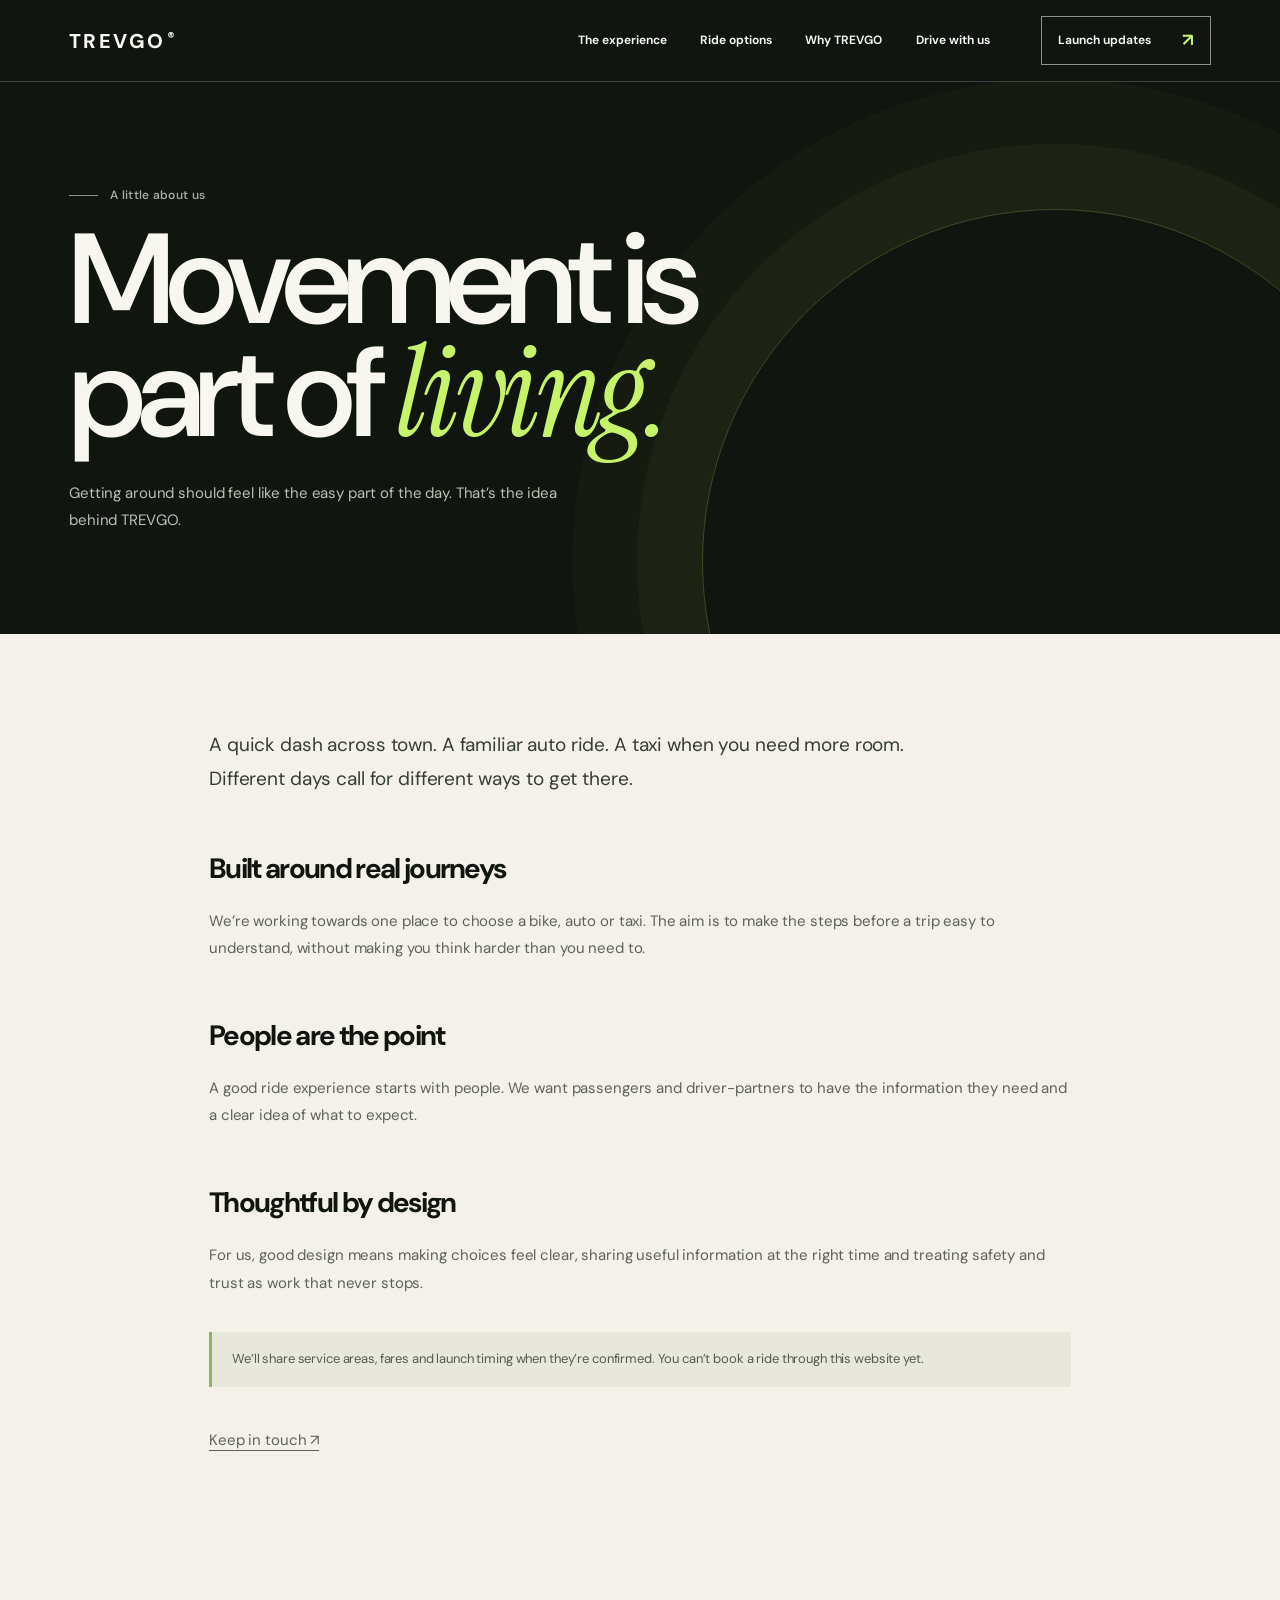
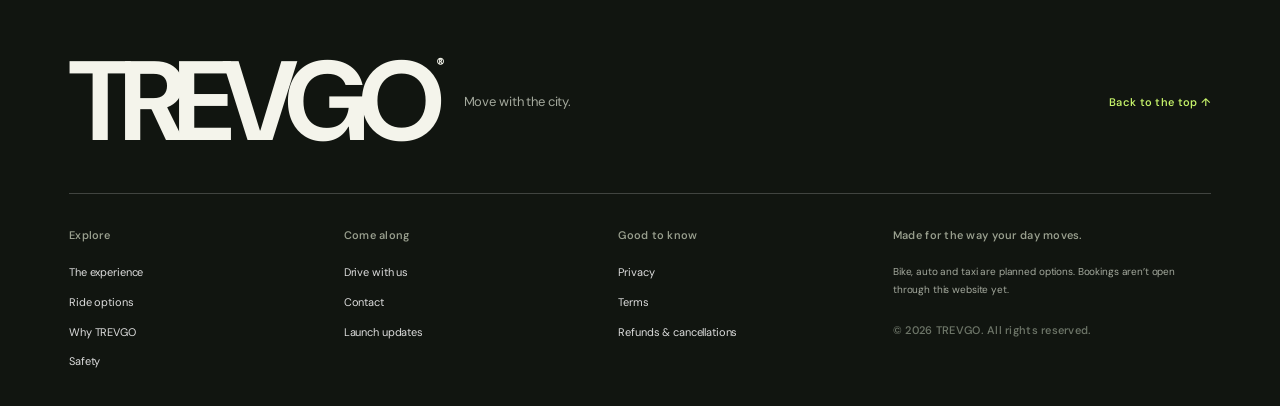
==== about.html @ 7b0f7ea3 "Add files via upload" ====
<!doctype html><html lang="en"><head><meta charset="utf-8"><meta name="viewport" content="width=device-width,initial-scale=1"><meta name="theme-color" content="#111510"><meta name="description" content="Learn what TREVGO is setting out to build."><title>Why TREVGO — TREVGO</title><link rel="icon" href="assets/favicon.svg" type="image/svg+xml"><link rel="preconnect" href="https://fonts.googleapis.com"><link rel="preconnect" href="https://fonts.gstatic.com" crossorigin><link href="https://fonts.googleapis.com/css2?family=DM+Mono:wght@400;500&family=DM+Sans:wght@400;450;500;550;600;650;700;750;800&family=Instrument+Serif:ital@0;1&display=swap" rel="stylesheet"><link rel="stylesheet" href="styles.css"></head><body class="subpage" id="top"><div class="scroll-progress"><span id="scrollProgress"></span></div><header class="site-header" id="siteHeader"><a class="wordmark" href="index.html">TREVGO<span>®</span></a><nav class="desktop-nav"><a href="index.html#experience">The experience</a><a href="rides.html">Ride options</a><a href="about.html">Why TREVGO</a><a href="index.html#partners">Drive with us</a></nav><a class="header-cta" href="contact.html?subject=Launch%20updates">Launch updates <span>↗</span></a><button class="menu-toggle" id="menuToggle" aria-label="Open navigation" aria-expanded="false"><span></span><span></span></button></header><nav class="mobile-nav" id="mobileNav"><a href="index.html#experience">The experience</a><a href="rides.html">Ride options</a><a href="about.html">Why TREVGO</a><a href="index.html#partners">Drive with us</a><a href="contact.html?subject=Launch%20updates">Launch updates ↗</a></nav><main><section class="subpage-hero"><p class="eyebrow"><span class="eyebrow-rule"></span> A little about us</p><h1>Movement is<br>part of <em>living.</em></h1><p>Getting around should feel like the easy part of the day. That’s the idea behind TREVGO.</p></section><section class="subpage-content"><p class="content-lead">A quick dash across town. A familiar auto ride. A taxi when you need more room. Different days call for different ways to get there.</p><h2>Built around real journeys</h2><p>We’re working towards one place to choose a bike, auto or taxi. The aim is to make the steps before a trip easy to understand, without making you think harder than you need to.</p><h2>People are the point</h2><p>A good ride experience starts with people. We want passengers and driver-partners to have the information they need and a clear idea of what to expect.</p><h2>Thoughtful by design</h2><p>For us, good design means making choices feel clear, sharing useful information at the right time and treating safety and trust as work that never stops.</p><div class="notice">We’ll share service areas, fares and launch timing when they’re confirmed. You can’t book a ride through this website yet.</div><p style="margin-top:40px"><a href="contact.html?subject=Launch%20updates">Keep in touch ↗</a></p></section></main><footer class="site-footer"><div class="footer-main"><a class="footer-wordmark" href="index.html">TREVGO<span>®</span></a><p>Move with the city.</p><a class="footer-top" href="#top">Back to the top ↑</a></div><div class="footer-links"><div><span>Explore</span><a href="index.html#experience">The experience</a><a href="rides.html">Ride options</a><a href="about.html">Why TREVGO</a><a href="safety.html">Safety</a></div><div><span>Come along</span><a href="index.html#partners">Drive with us</a><a href="contact.html">Contact</a><a href="contact.html?subject=Launch%20updates">Launch updates</a></div><div><span>Good to know</span><a href="privacy.html">Privacy</a><a href="terms.html">Terms</a><a href="refund.html">Refunds & cancellations</a></div><div class="footer-note"><span>Made for the way your day moves.</span><p>Bike, auto and taxi are planned options. Bookings aren’t open through this website yet.</p><small>© <span id="currentYear">2026</span> TREVGO. All rights reserved.</small></div></div></footer><script src="script.js"></script></body></html>
---- styles.css ----
:root{--ink:#111510;--ink-2:#1a201a;--paper:#f3f1e9;--paper-2:#e9e7dc;--white:#f7f7f0;--lime:#c6f36a;--green:#536f43;--muted:#979b90;--line:rgba(20,25,19,.18);--line-light:rgba(255,255,255,.22);--font:'Manrope',Arial,sans-serif;--mono:'DM Mono',monospace;--page:clamp(22px,5.4vw,92px);--ease:cubic-bezier(.22,.75,.22,1)}
*{box-sizing:border-box}html{scroll-behavior:smooth;scroll-padding-top:86px}body{margin:0;background:var(--paper);color:var(--ink);font-family:var(--font);font-size:15px;line-height:1.6;-webkit-font-smoothing:antialiased}body,button,input{font-family:var(--font)}button,a{-webkit-tap-highlight-color:transparent}a{color:inherit;text-decoration:none}button{color:inherit}button:focus-visible,a:focus-visible,input:focus-visible{outline:2px solid var(--green);outline-offset:4px}::selection{background:var(--lime);color:var(--ink)}img,video{max-width:100%}.scroll-progress{position:fixed;z-index:1001;top:0;left:0;width:100%;height:2px;pointer-events:none}.scroll-progress span{display:block;width:0;height:100%;background:var(--lime);box-shadow:0 0 12px #c6f36a66}.site-header{position:absolute;z-index:100;top:0;left:0;width:100%;height:94px;padding:0 var(--page);display:flex;align-items:center;justify-content:space-between;color:var(--white);border-bottom:1px solid rgba(255,255,255,.19);transition:background .45s,color .45s,height .45s,border-color .45s}.site-header.is-scrolled{position:fixed;height:72px;background:rgba(243,241,233,.94);backdrop-filter:blur(18px);color:var(--ink);border-color:var(--line)}.wordmark{font-weight:800;letter-spacing:.11em;font-size:20px;line-height:1}.wordmark span,.footer-wordmark span{font-family:var(--mono);font-size:9px;vertical-align:top;margin-left:3px;letter-spacing:0}.desktop-nav{display:flex;align-items:center;gap:clamp(18px,2.6vw,44px);margin-left:auto;margin-right:clamp(24px,4vw,66px)}.desktop-nav a{font-size:11px;font-weight:700;letter-spacing:.015em;opacity:.88;transition:opacity .25s}.desktop-nav a:hover{opacity:.55}.header-cta{display:flex;gap:24px;align-items:center;justify-content:space-between;padding:13px 16px;border:1px solid rgba(255,255,255,.52);min-width:170px;font-size:11px;font-weight:800;transition:background .3s,color .3s,border-color .3s}.header-cta span{font-size:18px;color:var(--lime);line-height:1}.site-header.is-scrolled .header-cta{border-color:var(--ink)}.site-header.is-scrolled .header-cta:hover{background:var(--ink);color:var(--paper)}.menu-toggle,.mobile-nav{display:none}.cinema-hero{height:min(920px,100svh);min-height:700px;position:relative;overflow:hidden;background:#121813;color:var(--white);isolation:isolate}.hero-film,.hero-film video,.hero-shade{position:absolute;inset:0;width:100%;height:100%}.hero-film{overflow:hidden;background:#1b261e url('https://images.pexels.com/videos/9935078/pexels-photo-9935078.jpeg?auto=compress&cs=tinysrgb&w=2200') center 54%/cover no-repeat}.hero-film video{object-fit:cover;object-position:center 54%;transform:scale(1.015);animation:filmSettle 1.9s var(--ease) both}.hero-shade{z-index:1;background:linear-gradient(90deg,rgba(8,13,10,.77) 0%,rgba(9,14,11,.36) 41%,rgba(9,13,10,.03) 76%),linear-gradient(0deg,rgba(6,10,7,.78) 0%,rgba(7,11,8,.08) 43%,rgba(4,8,6,.37) 100%)}.hero-topline{position:absolute;z-index:2;top:117px;left:var(--page);right:var(--page);display:flex;justify-content:space-between;gap:20px;color:rgba(255,255,255,.8);font:10px var(--mono);letter-spacing:.1em}.live-dot{display:inline-block;width:6px;height:6px;border-radius:50%;background:var(--lime);box-shadow:0 0 0 4px #c6f36a1e;margin-right:9px;vertical-align:middle}.hero-title-wrap{position:absolute;z-index:2;top:clamp(205px,25vh,270px);left:var(--page);max-width:780px}.eyebrow{font:10px var(--mono);letter-spacing:.12em;text-transform:uppercase;margin:0 0 20px;color:#62675d;display:flex;align-items:center;gap:12px}.eyebrow-light{color:rgba(255,255,255,.72)}.eyebrow-rule{display:inline-block;width:29px;height:1px;background:currentColor;opacity:.8}.hero-title-wrap h1{font-size:clamp(76px,10.7vw,166px);font-weight:600;letter-spacing:-.09em;line-height:.82;margin:0 0 34px;max-width:800px}.hero-title-wrap h1 em,.display-heading em,.stage-copy h3 em,.manifesto-band-copy h2 em,.partner-content h2 em{font-style:normal;color:var(--lime)}.hero-title-wrap h1 em{font-weight:500;letter-spacing:-.095em}.hero-deck{margin:0 0 28px 5px;color:rgba(255,255,255,.8);font-size:clamp(14px,1.2vw,17px);line-height:1.75;letter-spacing:-.015em}.circle-cta{display:inline-flex;align-items:center;justify-content:space-between;gap:36px;min-width:198px;background:var(--lime);color:var(--ink);padding:7px 8px 7px 19px;font-size:11px;font-weight:800;border-radius:100px;transition:transform .3s var(--ease),background .3s}.circle-cta b{display:grid;place-items:center;width:39px;height:39px;background:var(--ink);color:var(--lime);border-radius:50%;font-size:20px;font-weight:500;transition:transform .3s}.circle-cta:hover{transform:translateY(-3px);background:#d4ff7e}.circle-cta:hover b{transform:rotate(-45deg)}.hero-edge-note{position:absolute;z-index:2;right:var(--page);top:43%;writing-mode:vertical-rl;display:flex;align-items:center;gap:24px;font:9px var(--mono);letter-spacing:.16em;color:rgba(255,255,255,.62)}.hero-edge-note b{font-size:16px;color:var(--lime);font-weight:400}.hero-caption{position:absolute;z-index:2;right:var(--page);bottom:115px;display:flex;align-items:flex-start;gap:25px;font:9px/1.9 var(--mono);letter-spacing:.08em;color:rgba(255,255,255,.75)}.caption-number{color:var(--lime)}.hero-edge-note,.hero-caption{animation:fadeUp 1s .2s both}.hero-title-wrap .eyebrow{animation:fadeUp 1s .1s both}.hero-title-wrap h1{animation:fadeUp 1.2s .16s both}.hero-title-wrap .hero-deck{animation:fadeUp 1.1s .27s both}.hero-title-wrap .circle-cta{animation:fadeUp 1.1s .37s both}.section-shell{padding-left:var(--page);padding-right:var(--page)}.intro-section{padding-top:145px;padding-bottom:55px;background:var(--paper)}.section-label,.intro-bottom,.final-cta-top{display:flex;justify-content:space-between;gap:20px;font:9px var(--mono);letter-spacing:.13em;color:#6f7369}.section-label{padding-bottom:44px;border-bottom:1px solid var(--line)}.intro-layout{display:grid;grid-template-columns:1.35fr .65fr;gap:8vw;padding:70px 0 92px;align-items:end}.display-heading{margin:0;font-size:clamp(47px,7.5vw,112px);line-height:.94;letter-spacing:-.088em;font-weight:600}.display-heading em{color:#638b3d;font-weight:500}.intro-aside{position:relative;max-width:330px;padding-bottom:9px}.big-asterisk{font-size:52px;line-height:1;color:#84a85b;display:block;margin-bottom:26px}.intro-aside p{font-size:15px;line-height:1.85;color:#676b62;margin:0 0 26px;max-width:320px}.line-link{display:inline-flex;gap:28px;align-items:center;font-size:11px;font-weight:800;border-bottom:1px solid currentColor;padding-bottom:8px;transition:gap .3s,color .3s}.line-link span{color:#6a9248;font-size:16px}.line-link:hover{gap:38px;color:#658840}.intro-bottom{border-top:1px solid var(--line);padding-top:21px}.intro-bottom b{color:#6b9348;font-size:17px;margin-left:8px}.ride-explorer{background:var(--paper-2);padding-top:105px;padding-bottom:45px;overflow:hidden}.ride-explorer-header{display:grid;grid-template-columns:1fr auto;gap:0 50px;align-items:end;padding-bottom:52px}.ride-explorer-header .eyebrow{grid-column:1/-1;margin-bottom:25px}.ride-explorer-header .display-heading{font-size:clamp(54px,7.6vw,112px)}.ride-explorer-note{font-size:13px;line-height:1.75;color:#636960;max-width:270px;margin:0 0 9px}.ride-stage-wrap{padding-left:var(--page);padding-right:var(--page)}.ride-stage{height:min(780px,67vw);min-height:520px;position:relative;color:white;background:#17231b;overflow:hidden;isolation:isolate}.ride-stage-image,.ride-stage-video,.ride-stage-shade{position:absolute;inset:0;width:100%;height:100%}.ride-stage-image{z-index:-2;background-position:center;background-size:cover;transform:scale(1.02);transition:opacity .6s,transform 1.2s var(--ease),background-image .5s}.ride-stage-video{z-index:-1;object-fit:cover;opacity:0;transition:opacity .7s}.ride-stage-video.is-playing{opacity:1}.ride-stage-shade{background:linear-gradient(90deg,rgba(8,13,9,.68),rgba(8,13,9,.2) 49%,rgba(8,13,9,.02)),linear-gradient(0deg,rgba(8,13,9,.68),transparent 43%,rgba(8,13,9,.28))}.stage-top{position:absolute;left:clamp(24px,4vw,62px);right:clamp(24px,4vw,62px);top:29px;display:flex;justify-content:space-between;font:9px var(--mono);letter-spacing:.13em;color:rgba(255,255,255,.78)}.stage-copy{position:absolute;left:clamp(28px,6vw,95px);top:50%;transform:translateY(-38%);max-width:510px}.stage-copy .eyebrow{margin-bottom:19px}.stage-copy h3{font-size:clamp(56px,8.5vw,118px);line-height:.88;letter-spacing:-.085em;margin:0 0 25px;font-weight:600}.stage-copy h3 em{color:var(--lime);font-weight:500}.stage-copy>p:not(.eyebrow){font-size:14px;line-height:1.8;color:rgba(255,255,255,.8);max-width:340px;margin:0 0 24px}.stage-link{display:inline-flex;align-items:center;gap:23px;border-bottom:1px solid rgba(255,255,255,.6);padding-bottom:8px;font-size:11px;font-weight:800}.stage-link span{font-size:17px;color:var(--lime)}.stage-bottom{position:absolute;bottom:26px;left:clamp(24px,4vw,62px);right:clamp(24px,4vw,62px);display:flex;justify-content:space-between;gap:16px;color:rgba(255,255,255,.7);font:9px var(--mono);letter-spacing:.1em}.stage-vertical{position:absolute;right:24px;top:40%;writing-mode:vertical-rl;font:8px var(--mono);letter-spacing:.15em;color:rgba(255,255,255,.68)}.ride-mode-bar{display:grid;grid-template-columns:repeat(3,1fr);padding-top:27px}.ride-mode{position:relative;display:grid;grid-template-columns:40px 1fr 28px;grid-template-rows:auto auto;align-items:center;text-align:left;background:transparent;border:0;border-top:1px solid rgba(18,23,17,.23);padding:20px 17px 20px 0;cursor:pointer;transition:border-color .25s,background .25s;min-width:0}.ride-mode+.ride-mode{padding-left:24px;border-left:1px solid rgba(18,23,17,.15)}.ride-mode.is-active{border-top:2px solid #668a46;background:linear-gradient(180deg,#dce5cf8a,transparent 100%)}.mode-index{grid-row:1/3;align-self:start;color:#71934e;font:10px var(--mono);padding-top:3px}.mode-name{font-size:clamp(19px,2.1vw,29px);font-weight:700;letter-spacing:-.055em}.mode-description{grid-column:2;font-size:11px;color:#787d72;padding-top:4px}.mode-arrow{grid-column:3;grid-row:1/3;align-self:center;justify-self:end;font-size:18px;color:#71934e;transition:transform .3s}.ride-mode:hover .mode-arrow,.ride-mode.is-active .mode-arrow{transform:translate(3px,-3px)}.ride-disclaimer{font-size:10px;color:#777b71;display:flex;align-items:center;margin-top:12px;padding-top:19px;border-top:1px solid rgba(18,23,17,.12)}.ride-disclaimer .live-dot{background:#7f9f5c;box-shadow:none;width:5px;height:5px}.scroll-story{padding:140px 0 100px;background:var(--paper)}.story-heading{margin-bottom:58px}.story-heading .eyebrow{margin-bottom:28px}.story-heading h2{font-size:clamp(57px,8.8vw,130px)}.story-layout{display:grid;grid-template-columns:minmax(0,1.03fr) minmax(0,.97fr);gap:var(--page);align-items:start}.story-visual-col{padding-left:var(--page)}.story-visual{height:calc(100vh - 130px);min-height:560px;max-height:830px;position:sticky;top:82px;overflow:hidden;background:#25352a;color:white;isolation:isolate}.story-visual-image,.story-visual-shade{position:absolute;inset:0;width:100%;height:100%}.story-visual-image{z-index:-2;background:center/cover no-repeat;transform:scale(1.04);transition:background-image .65s,transform 1.2s var(--ease),filter .7s}.story-visual-shade{z-index:-1;background:linear-gradient(180deg,rgba(5,10,6,.15) 0%,rgba(5,10,6,.07) 34%,rgba(5,10,6,.75) 100%),linear-gradient(90deg,rgba(5,10,6,.22),transparent)}.story-mark{position:absolute;top:26px;left:26px;font-size:24px;font-weight:800;letter-spacing:-.08em}.story-mark span{color:var(--lime)}.story-index,.story-credit{position:absolute;right:26px;top:31px;font:9px var(--mono);letter-spacing:.13em;color:rgba(255,255,255,.76)}.story-quote{position:absolute;left:clamp(25px,4vw,59px);bottom:clamp(62px,8vw,110px);font-size:clamp(40px,5.1vw,76px);font-weight:600;line-height:.95;letter-spacing:-.075em;transition:opacity .35s,transform .4s}.story-quote em{font-style:normal;color:var(--lime)}.story-credit{top:auto;bottom:25px;writing-mode:vertical-rl;right:21px;font-size:8px}.story-chapters{padding-right:var(--page)}.story-chapter{min-height:72vh;display:grid;grid-template-columns:35px 1fr;gap:24px;padding:28px 0 60px;border-top:1px solid var(--line);opacity:.46;transition:opacity .5s}.story-chapter.is-current{opacity:1}.chapter-number{font:11px var(--mono);color:#6c9347;padding-top:4px}.story-chapter .eyebrow{margin-bottom:25px}.story-chapter h3{font-size:clamp(44px,5.3vw,72px);letter-spacing:-.08em;line-height:.92;font-weight:600;margin:0 0 22px}.story-chapter>div>p:not(.eyebrow){max-width:320px;color:#6f7369;font-size:13px;line-height:1.85;margin:0 0 29px}.manifesto-band{height:min(940px,88vw);min-height:710px;position:relative;overflow:hidden;background:#101812;color:white;isolation:isolate}.manifesto-image,.manifesto-band-shade{position:absolute;inset:0;width:100%;height:100%}.manifesto-image{z-index:-2;background:center 56%/cover no-repeat url('https://images.pexels.com/videos/9935078/pexels-photo-9935078.jpeg?auto=compress&cs=tinysrgb&w=2200');transform:scale(1.04);transition:transform 1.5s var(--ease)}.manifesto-band-shade{z-index:-1;background:linear-gradient(90deg,rgba(6,12,8,.76),rgba(6,12,8,.23) 70%),linear-gradient(0deg,rgba(6,12,8,.72),transparent 70%)}.manifesto-band-top,.manifesto-band-foot{position:absolute;left:var(--page);right:var(--page);display:flex;justify-content:space-between;gap:20px;font:9px var(--mono);letter-spacing:.13em;color:rgba(255,255,255,.67)}.manifesto-band-top{top:34px}.manifesto-band-foot{bottom:28px;border-top:1px solid var(--line-light);padding-top:17px}.manifesto-band-copy{position:absolute;top:18%;left:var(--page);max-width:870px}.manifesto-band-copy h2{font-size:clamp(62px,9.3vw,142px);line-height:.87;letter-spacing:-.09em;font-weight:600;margin:0 0 42px}.manifesto-band-copy h2 em{color:var(--lime);font-weight:500}.circle-cta-light{background:var(--paper);color:var(--ink)}.circle-cta-light b{background:var(--lime);color:var(--ink)}.how-section{padding-top:145px;padding-bottom:150px;display:grid;grid-template-columns:1fr .9fr;gap:10vw}.how-title .eyebrow{margin-bottom:28px}.how-title .display-heading{font-size:clamp(48px,6.7vw,99px)}.how-intro{max-width:345px;color:#6b7065;font-size:14px;line-height:1.85;margin-top:32px}.how-steps{padding-top:22px}.how-step{display:grid;grid-template-columns:80px 1fr 26px;gap:18px;border-top:1px solid var(--line);padding:25px 0 30px;align-items:start}.step-count{font:9px var(--mono);letter-spacing:.1em;color:#6c9347;padding-top:5px}.how-step h3{font-size:20px;letter-spacing:-.045em;margin:0 0 8px}.how-step p{font-size:12px;line-height:1.8;color:#70756b;margin:0;max-width:335px}.step-symbol{font-size:22px;color:#6c9347;transition:transform .3s}.how-step:hover .step-symbol{transform:translate(4px,-4px)}.partner-film{position:relative;height:min(850px,90vw);min-height:680px;overflow:hidden;background:#111810;color:white;isolation:isolate}.partner-video-wrap,.partner-video-wrap video,.partner-darken{position:absolute;inset:0;width:100%;height:100%}.partner-video-wrap{z-index:-2;background:#1c2a21 url('https://images.pexels.com/videos/34394431/pexels-photo-34394431.jpeg?auto=compress&cs=tinysrgb&w=2000') center/cover no-repeat}.partner-video-wrap video{object-fit:cover;object-position:center 48%;transform:scale(1.025)}.partner-darken{z-index:-1;background:linear-gradient(90deg,rgba(5,9,6,.72),rgba(5,9,6,.12) 78%),linear-gradient(0deg,rgba(5,9,6,.67),transparent 53%)}.partner-overline,.partner-bottom{position:absolute;left:var(--page);right:var(--page);display:flex;justify-content:space-between;gap:20px;font:9px var(--mono);letter-spacing:.13em;color:rgba(255,255,255,.72)}.partner-overline{top:34px}.partner-content{position:absolute;left:var(--page);top:20%;max-width:750px}.partner-content h2{font-size:clamp(65px,9vw,132px);line-height:.88;letter-spacing:-.09em;font-weight:600;margin:0 0 28px}.partner-content h2 em{font-weight:500}.partner-content>p:not(.eyebrow){max-width:415px;font-size:14px;line-height:1.85;color:rgba(255,255,255,.8);margin:0 0 27px}.button{display:inline-flex;align-items:center;justify-content:space-between;gap:34px;min-width:190px;padding:15px 17px 15px 20px;font-size:11px;font-weight:800;transition:transform .25s,background .25s,color .25s}.button span{font-size:18px}.button-cream{background:var(--paper);color:var(--ink)}.button-cream:hover{background:var(--lime);transform:translateY(-3px)}.partner-bottom{bottom:29px;border-top:1px solid var(--line-light);padding-top:17px}.final-cta{padding-top:125px;padding-bottom:124px;background:var(--lime)}.final-cta-top{color:rgba(17,21,16,.68)}.final-cta h2{font-size:clamp(70px,10vw,148px);line-height:.83;letter-spacing:-.095em;margin:94px 0 60px}.final-cta h2 em{color:#526f39;font-weight:500}.final-cta-bottom{display:flex;justify-content:space-between;align-items:end;gap:30px;border-top:1px solid rgba(17,21,16,.22);padding-top:24px}.final-cta-bottom p{font-size:13px;line-height:1.8;color:#46503e;max-width:390px;margin:0}.button-dark{background:var(--ink);color:var(--white)}.button-dark span{color:var(--lime)}.button-dark:hover{background:#273126;transform:translateY(-3px)}.site-footer{background:#111510;color:#f4f4eb;padding:57px var(--page) 35px}.footer-main{display:grid;grid-template-columns:1fr 1fr 1fr;align-items:center;gap:20px;padding-bottom:46px;border-bottom:1px solid rgba(255,255,255,.2)}.footer-wordmark{font-size:clamp(50px,8.8vw,122px);font-weight:700;letter-spacing:-.1em;line-height:.8}.footer-wordmark span{font-size:11px;letter-spacing:0}.footer-main p{font-size:13px;color:#a4a99d}.footer-top{justify-self:end;font:9px var(--mono);letter-spacing:.1em;color:var(--lime)}.footer-links{display:grid;grid-template-columns:1fr 1fr 1fr 1.3fr;gap:30px;padding-top:33px}.footer-links>div{display:flex;flex-direction:column;align-items:flex-start;gap:11px}.footer-links>div>span{font:9px var(--mono);letter-spacing:.12em;color:#9aa08f;margin-bottom:9px}.footer-links a{font-size:11px;color:#ddd;transition:color .2s}.footer-links a:hover{color:var(--lime)}.footer-note p{font-size:10px;line-height:1.75;color:#a4a99d;max-width:310px;margin:0}.footer-note small{margin-top:13px;color:#6c7467;font:9px var(--mono)}.reveal{opacity:0;transform:translateY(28px);transition:opacity .8s var(--ease),transform .8s var(--ease)}.reveal.is-visible{opacity:1;transform:translateY(0)}.story-visual.is-changing .story-quote{opacity:0;transform:translateY(12px)}@keyframes fadeUp{from{opacity:0;transform:translateY(22px)}to{opacity:1;transform:translateY(0)}}@keyframes filmSettle{from{transform:scale(1.08);filter:brightness(.7)}to{transform:scale(1.015);filter:brightness(1)}}
/* Editorial subpages */
.subpage{background:var(--paper);min-height:100vh}.subpage .site-header{position:relative;background:var(--ink);color:var(--white);height:82px}.subpage .site-header.is-scrolled{position:sticky;background:rgba(243,241,233,.94);color:var(--ink)}.subpage-hero{background:var(--ink);color:var(--white);padding:105px var(--page) 100px;position:relative;overflow:hidden}.subpage-hero:after{content:"";position:absolute;right:-10vw;bottom:-22vw;width:55vw;height:55vw;border-radius:50%;border:1px solid rgba(198,243,106,.24);box-shadow:0 0 0 65px rgba(198,243,106,.035),0 0 0 130px rgba(198,243,106,.025);pointer-events:none}.subpage-hero .eyebrow{color:rgba(255,255,255,.64)}.subpage-hero h1{font-size:clamp(62px,10vw,138px);line-height:.88;letter-spacing:-.09em;font-weight:600;max-width:1050px;margin:0;position:relative;z-index:1}.subpage-hero h1 em{font-style:normal;color:var(--lime)}.subpage-hero p:last-child{max-width:510px;color:#bbc0b5;line-height:1.85;font-size:14px;margin:30px 0 0;position:relative;z-index:1}.subpage-content{max-width:1000px;padding:75px var(--page) 130px;margin:0 auto}.subpage-content h2{font-size:28px;letter-spacing:-.06em;margin:49px 0 14px}.subpage-content h3{font-size:20px;margin:30px 0 10px}.subpage-content p,.subpage-content li{color:#5e645a;font-size:14px;line-height:1.9}.subpage-content ul{padding-left:20px}.subpage-content a{border-bottom:1px solid currentColor}.content-lead{font-size:19px!important;line-height:1.8!important;color:#373e34!important;max-width:760px}.subpage-content .notice{margin-top:35px;border-left:3px solid #8fb45c;padding:16px 20px;background:#e7e7db;color:#555e4c;font-size:12px;line-height:1.8}.contact-grid{display:grid;grid-template-columns:.8fr 1.2fr;gap:60px}.contact-card{background:#e8e6dc;padding:28px}.contact-card h2{margin-top:0}.contact-form{display:grid;gap:18px}.contact-form label{display:grid;gap:8px;font-size:11px;font-weight:800}.contact-form input,.contact-form textarea,.contact-form select{border:1px solid var(--line);background:rgba(255,255,255,.5);padding:14px;font:13px var(--font);border-radius:0}.contact-form textarea{min-height:130px;resize:vertical}.form-status{font-size:12px;color:#596e3d}
@media(min-width:1500px){.hero-title-wrap{top:25vh}.cinema-hero{max-height:1080px}}
@media(max-width:900px){:root{--page:30px}.site-header{height:77px}.desktop-nav,.header-cta{display:none}.menu-toggle{display:flex;width:44px;height:44px;border:1px solid rgba(255,255,255,.5);background:transparent;border-radius:50%;align-items:center;justify-content:center;flex-direction:column;gap:5px}.menu-toggle span{width:15px;height:1px;background:currentColor;display:block;transition:transform .25s}.site-header.is-scrolled .menu-toggle{border-color:var(--ink)}.menu-toggle[aria-expanded=true] span:first-child{transform:translateY(3px) rotate(45deg)}.menu-toggle[aria-expanded=true] span:last-child{transform:translateY(-3px) rotate(-45deg)}.mobile-nav{position:fixed;z-index:99;top:0;left:0;right:0;background:var(--paper);color:var(--ink);padding:100px var(--page) 30px;display:flex;flex-direction:column;gap:0;transform:translateY(-110%);transition:transform .5s var(--ease);box-shadow:0 20px 35px #00000014}.mobile-nav.is-open{transform:translateY(0)}.mobile-nav a{font-size:22px;font-weight:700;letter-spacing:-.05em;padding:15px 0;border-bottom:1px solid var(--line)}.cinema-hero{min-height:690px;height:93svh}.hero-topline{top:96px}.hero-title-wrap{top:25%}.hero-title-wrap h1{font-size:clamp(76px,14vw,120px)}.hero-edge-note{right:20px}.hero-caption{bottom:96px;left:var(--page);right:var(--page);justify-content:space-between}.intro-section{padding-top:95px}.intro-layout{grid-template-columns:1fr;gap:40px;padding:55px 0 70px}.intro-aside{max-width:430px;justify-self:end}.ride-explorer{padding-top:80px}.ride-explorer-header{grid-template-columns:1fr;gap:24px}.ride-explorer-note{max-width:400px}.ride-stage{height:70vw;min-height:520px}.stage-copy{top:45%;transform:translateY(-25%)}.story-layout{grid-template-columns:1fr;gap:0}.story-visual-col{padding:0 var(--page)}.story-visual{position:relative;top:0;height:68vw;min-height:420px;max-height:600px}.story-chapters{padding:0 var(--page)}.story-chapter{min-height:unset;padding:45px 0 56px;opacity:1}.story-chapter>div>p:not(.eyebrow){max-width:480px}.manifesto-band{min-height:690px;height:90vw}.manifesto-band-copy{top:17%}.how-section{grid-template-columns:1fr;gap:50px;padding-top:100px;padding-bottom:100px}.how-title .display-heading{font-size:clamp(58px,11vw,94px)}.partner-film{min-height:670px;height:85vw}.partner-content{top:18%}.footer-links{grid-template-columns:1fr 1fr;gap:35px 28px}.footer-note{grid-column:1/-1}.contact-grid{grid-template-columns:1fr;gap:30px}}
@media(max-width:560px){:root{--page:21px}.site-header{height:68px}.wordmark{font-size:17px}.cinema-hero{height:90svh;min-height:680px}.hero-topline{top:87px;font-size:8px}.hero-title-wrap{top:27%;max-width:calc(100% - 45px)}.hero-title-wrap h1{font-size:clamp(70px,18vw,100px);margin-bottom:26px}.hero-deck{font-size:13px;margin-bottom:23px}.hero-edge-note{display:none}.hero-caption{bottom:29px;font-size:8px;line-height:1.7}.hero-caption span:last-child{max-width:190px;text-align:right}.section-label{font-size:8px;padding-bottom:24px}.intro-section{padding-top:70px;padding-bottom:34px}.display-heading{font-size:clamp(43px,12vw,62px)}.intro-layout{padding:43px 0 55px;gap:38px}.intro-aside{justify-self:start}.big-asterisk{font-size:42px;margin-bottom:17px}.intro-aside p{font-size:14px}.intro-bottom{font-size:7px;letter-spacing:.08em;padding-top:15px}.ride-explorer{padding-top:67px;padding-bottom:30px}.ride-explorer-header{padding-bottom:34px}.ride-explorer-header .display-heading{font-size:clamp(51px,13vw,72px)}.ride-explorer-note{font-size:12px}.ride-stage-wrap{padding:0}.ride-stage{height:620px;min-height:unset}.stage-top{top:18px;left:21px;right:21px;font-size:7px;letter-spacing:.08em}.stage-copy{left:25px;right:28px;top:44%;transform:translateY(-23%)}.stage-copy h3{font-size:clamp(59px,16vw,84px)}.stage-copy>p:not(.eyebrow){font-size:12px}.stage-vertical{display:none}.stage-bottom{left:21px;right:21px;bottom:19px;font-size:7px;letter-spacing:.06em}.stage-bottom span:last-child{display:none}.ride-mode-bar{padding-top:5px;grid-template-columns:repeat(3,minmax(0,1fr))}.ride-mode{grid-template-columns:22px 1fr 15px;padding:17px 4px 17px 0;gap:4px}.ride-mode+.ride-mode{padding-left:8px}.mode-index{font-size:8px}.mode-name{font-size:18px}.mode-description{font-size:9px;line-height:1.4}.mode-arrow{font-size:14px}.ride-disclaimer{font-size:9px;line-height:1.6;align-items:flex-start;padding-top:15px}.scroll-story{padding:78px 0 65px}.story-heading{margin-bottom:33px}.story-heading h2{font-size:clamp(53px,13vw,76px)}.story-visual-col{padding:0}.story-visual{height:118vw;min-height:430px;max-height:600px}.story-quote{left:24px;bottom:62px;font-size:clamp(43px,12vw,62px)}.story-mark{top:20px;left:21px}.story-index{top:24px;right:21px;font-size:8px}.story-chapters{padding:0 var(--page)}.story-chapter{grid-template-columns:24px 1fr;gap:14px;padding:34px 0 42px}.story-chapter h3{font-size:47px}.manifesto-band{height:740px;min-height:740px}.manifesto-band-top,.manifesto-band-foot{font-size:7px;letter-spacing:.075em}.manifesto-band-top span:last-child,.manifesto-band-foot span:last-child{max-width:155px;text-align:right}.manifesto-band-copy{top:16%;left:var(--page);right:var(--page)}.manifesto-band-copy h2{font-size:clamp(57px,15vw,82px);margin-bottom:33px}.how-section{padding-top:75px;padding-bottom:76px;gap:36px}.how-title .display-heading{font-size:clamp(55px,13vw,74px)}.how-intro{font-size:13px;margin-top:24px}.how-step{grid-template-columns:55px 1fr 18px;gap:8px;padding:22px 0 25px}.step-count{font-size:8px}.how-step h3{font-size:18px}.how-step p{font-size:11px}.partner-film{height:750px;min-height:750px}.partner-content{top:16%;left:var(--page);right:var(--page)}.partner-content h2{font-size:clamp(62px,15.5vw,88px)}.partner-content>p:not(.eyebrow){font-size:13px}.partner-overline,.partner-bottom{font-size:7px;letter-spacing:.075em}.partner-overline span:last-child,.partner-bottom span:last-child{max-width:160px;text-align:right}.final-cta{padding-top:77px;padding-bottom:76px}.final-cta-top{font-size:7px;letter-spacing:.08em}.final-cta-top span:last-child{max-width:125px;text-align:right}.final-cta h2{font-size:clamp(63px,17vw,92px);margin:62px 0 40px}.final-cta-bottom{align-items:flex-start;flex-direction:column;gap:24px}.final-cta-bottom p{font-size:12px}.site-footer{padding-top:38px;padding-bottom:27px}.footer-main{grid-template-columns:1fr auto;gap:18px;padding-bottom:29px}.footer-wordmark{font-size:clamp(52px,15vw,74px)}.footer-main p{grid-column:1;grid-row:2;margin:0}.footer-top{grid-column:2;grid-row:1/3;font-size:7px}.footer-links{gap:28px 19px;padding-top:27px}.footer-links>div>span{font-size:8px}.footer-links a{font-size:10px}.footer-note{grid-column:1/-1}.subpage .site-header{height:68px}.subpage-hero{padding-top:75px;padding-bottom:70px}.subpage-hero h1{font-size:clamp(58px,15vw,84px)}.subpage-content{padding-top:46px;padding-bottom:75px}.subpage-content h2{font-size:24px;margin-top:36px}.content-lead{font-size:17px!important}.contact-card{padding:22px}}
@media(prefers-reduced-motion:reduce){html{scroll-behavior:auto}*,*::before,*::after{animation-duration:.01ms!important;animation-iteration-count:1!important;scroll-behavior:auto!important;transition-duration:.01ms!important}.reveal{opacity:1;transform:none}.hero-film video,.partner-video-wrap video{display:none}}
/* Ride-category and contact details pages */
.ride-page-list{padding:25px var(--page) 110px;background:var(--paper)}.ride-page-row{display:grid;grid-template-columns:1.15fr .85fr;gap:clamp(35px,7vw,110px);align-items:center;padding:55px 0;border-bottom:1px solid var(--line);scroll-margin-top:100px}.ride-page-row:first-child{padding-top:30px}.ride-page-row-reverse .ride-page-photo{order:2}.ride-page-row-reverse .ride-page-copy{order:1;padding-left:10%}.ride-page-photo{height:min(620px,55vw);min-height:360px;position:relative;overflow:hidden;background:#202b22}.ride-page-photo video{position:absolute;inset:0;width:100%;height:100%;object-fit:cover;transition:transform 1.3s var(--ease)}.ride-page-row:hover .ride-page-photo video{transform:scale(1.045)}.ride-page-photo:after{content:"";position:absolute;inset:0;background:linear-gradient(0deg,rgba(9,15,10,.55),transparent 42%);pointer-events:none}.ride-page-photo-label{position:absolute;z-index:1;bottom:22px;left:24px;color:white;font:9px var(--mono);letter-spacing:.1em}.ride-page-copy .eyebrow{margin-bottom:16px}.ride-page-copy h2{font-size:clamp(55px,8vw,110px);letter-spacing:-.09em;line-height:.86;font-weight:600;margin:0 0 24px}.ride-page-copy>p:not(.eyebrow){font-size:14px;line-height:1.9;color:#686e63;max-width:365px;margin:0 0 28px}.subpage-cta{padding:100px var(--page) 110px;background:var(--lime)}.subpage-cta h2{font-size:clamp(65px,10vw,135px);letter-spacing:-.09em;line-height:.87;margin:0 0 35px}.subpage-cta h2 em{font-style:normal;color:#4e6a35}.subpage-cta .eyebrow{color:#45523d}
@media(max-width:900px){.ride-page-row{grid-template-columns:1fr;gap:28px;padding:42px 0}.ride-page-photo{height:65vw;min-height:320px}.ride-page-row-reverse .ride-page-photo,.ride-page-row-reverse .ride-page-copy{order:initial}.ride-page-row-reverse .ride-page-copy{padding-left:0}.ride-page-copy>p:not(.eyebrow){max-width:530px}.subpage-cta{padding-top:75px;padding-bottom:80px}}
@media(max-width:560px){.ride-page-list{padding-bottom:65px}.ride-page-photo{height:100vw;min-height:330px;max-height:450px}.ride-page-row{padding:30px 0 35px}.ride-page-copy h2{font-size:65px}.ride-page-copy>p:not(.eyebrow){font-size:13px}.subpage-cta h2{font-size:clamp(62px,16vw,86px)}}
.story-visual-video{position:absolute;inset:0;width:100%;height:100%;object-fit:cover;object-position:center;z-index:-1;opacity:0;transition:opacity .7s}.story-visual-video.is-playing{opacity:1}
@media(min-width:901px){.story-visual-col{align-self:stretch}}
@media(max-width:900px){.story-visual-col{position:sticky;top:70px;z-index:5;align-self:start;padding:0 var(--page)}.story-visual{position:relative;top:0;height:46svh;min-height:300px;max-height:520px}}
@media(max-width:560px){.story-visual-col{top:64px;padding:0}.story-visual{height:39svh;min-height:270px;max-height:380px}.story-quote{font-size:clamp(36px,9.5vw,53px);bottom:48px}.story-credit{display:none}}


/* HUMANER TYPE, CLEARER MICROCOPY, AND QUIETER MOTION */
:root{--font:'DM Sans',Arial,sans-serif;--ease:cubic-bezier(.2,.72,.2,1)}
body{font-family:var(--font);font-size:16px;line-height:1.7;letter-spacing:-.008em}
.hero-title-wrap h1,.display-heading,.stage-copy h3,.manifesto-band-copy h2,.partner-content h2,.story-chapter h3,.final-cta h2,.subpage-hero h1,.ride-page-copy h2,.subpage-cta h2{font-family:'DM Sans',Arial,sans-serif;font-weight:550;letter-spacing:-.065em;text-wrap:balance}
.hero-title-wrap h1 em,.display-heading em,.stage-copy h3 em,.manifesto-band-copy h2 em,.partner-content h2 em,.story-chapter h3 em,.final-cta h2 em,.subpage-hero h1 em,.subpage-cta h2 em{font-family:'Instrument Serif',Georgia,serif;font-style:italic;font-weight:400;letter-spacing:-.035em}
.hero-title-wrap h1 em{font-size:1.06em;letter-spacing:-.04em}
.eyebrow{font:550 12px/1.45 var(--font);letter-spacing:.025em;text-transform:none}
.hero-topline,.hero-edge-note,.hero-caption,.section-label,.intro-bottom,.stage-top,.stage-bottom,.stage-vertical,.story-index,.story-credit,.manifesto-band-top,.manifesto-band-foot,.how-step .step-count,.partner-overline,.partner-bottom,.final-cta-top,.footer-top,.footer-links>div>span,.footer-note>span,.footer-note small,.ride-page-photo-label{font-family:var(--font);font-size:11px;line-height:1.5;font-weight:550;letter-spacing:.025em;text-transform:none}
.desktop-nav a,.header-cta,.circle-cta,.line-link,.stage-link,.button{font-family:var(--font);font-size:12px;font-weight:650;letter-spacing:0}
.desktop-nav a{position:relative;padding:9px 0;opacity:1}
.desktop-nav a:after{content:"";position:absolute;left:0;right:0;bottom:1px;height:1px;background:currentColor;transform:scaleX(0);transform-origin:left;transition:transform .35s var(--ease)}
.desktop-nav a:hover{opacity:1}.desktop-nav a:hover:after{transform:scaleX(1)}
.hero-shade{overflow:hidden}
.hero-shade:after{content:"";position:absolute;inset:0;pointer-events:none;opacity:0;background:radial-gradient(480px circle at var(--pointer-x,72%) var(--pointer-y,42%),rgba(198,243,106,.15),transparent 72%);transition:opacity .45s ease}
.cinema-hero.has-pointer .hero-shade:after{opacity:1}
.ride-stage-shade{position:absolute;inset:0;pointer-events:none;background:linear-gradient(90deg,rgba(8,13,9,.68),rgba(8,13,9,.2) 49%,rgba(8,13,9,.02)),linear-gradient(0deg,rgba(8,13,9,.68),transparent 43%,rgba(8,13,9,.28));transition:background .4s}
.ride-stage-shade:after{content:"";position:absolute;inset:0;opacity:0;background:radial-gradient(390px circle at var(--pointer-x,70%) var(--pointer-y,45%),rgba(198,243,106,.12),transparent 72%);transition:opacity .4s}
.ride-stage.has-pointer .ride-stage-shade:after{opacity:1}
.stage-copy{transition:opacity .24s ease,transform .45s var(--ease)}
.ride-stage.is-changing .stage-copy{opacity:0;transform:translateY(calc(-38% + 9px))}
.ride-stage-image{transition:opacity .6s,transform 1.6s var(--ease),background-image .5s}
.ride-stage:hover .ride-stage-image{transform:scale(1.065)}
.story-visual-image,.manifesto-image{transition:transform 1.6s var(--ease),background-position 1.1s var(--ease)}
.story-visual:hover .story-visual-image{transform:scale(1.035)}
.big-asterisk{animation:asteriskDrift 22s linear infinite;transform-origin:center}
@keyframes asteriskDrift{0%,100%{transform:rotate(0) translateY(0)}50%{transform:rotate(12deg) translateY(-3px)}}
.line-link span,.stage-link span,.button span,.footer-top{transition:transform .35s var(--ease)}
.line-link:hover span,.stage-link:hover span,.button:hover span,.footer-top:hover{transform:translate(3px,-2px)}
.circle-cta,.button,.header-cta{transition:transform .45s var(--ease),background .35s,color .35s,border-color .35s}
.circle-cta:hover,.button:hover,.header-cta:hover{transform:translateY(-2px)}
.ride-mode{transition:border-color .35s,background .45s,transform .4s var(--ease)}
.ride-mode:hover{transform:translateY(-2px)}
.story-chapter .chapter-number{transition:color .35s,transform .35s var(--ease)}
.story-chapter.is-current .chapter-number{color:#648840;transform:translateY(-2px)}
.footer-links a{transition:transform .35s var(--ease),color .35s}
.footer-links a:hover{transform:translateX(4px);color:#62873f}
.reveal{transition:opacity .85s var(--ease),transform .85s var(--ease),filter .85s var(--ease);filter:blur(3px)}
.reveal.is-visible{filter:blur(0)}
@media(max-width:900px){
  .hero-topline,.hero-caption,.section-label,.intro-bottom,.stage-top,.stage-bottom,.story-index,.manifesto-band-top,.manifesto-band-foot,.partner-overline,.partner-bottom,.final-cta-top,.footer-top,.footer-links>div>span,.footer-note>span,.footer-note small{font-size:10px;letter-spacing:.015em}
  .stage-vertical{font-size:9px}
}
@media(max-width:560px){
  body{font-size:15px}
  .eyebrow{font-size:11px;letter-spacing:.015em;margin-bottom:16px}
  .hero-topline{font-size:10px;line-height:1.45;gap:12px}
  .hero-topline span:last-child{text-align:right}
  .hero-caption{font-size:10px;letter-spacing:0;line-height:1.65}
  .section-label{font-size:10px;letter-spacing:0;padding-bottom:22px}
  .intro-bottom{font-size:9px;letter-spacing:0;line-height:1.5;gap:13px}
  .stage-top{font-size:9px;letter-spacing:0;gap:8px}
  .stage-top span:nth-child(3){display:none}
  .stage-bottom{font-size:9px;letter-spacing:0;line-height:1.5}
  .mode-index{font-size:9px}
  .mode-description{font-size:10px;line-height:1.45}
  .ride-disclaimer{font-size:11px;line-height:1.55}
  .story-index{font-size:10px;letter-spacing:0}
  .manifesto-band-top,.manifesto-band-foot,.partner-overline,.partner-bottom,.final-cta-top{font-size:9px;letter-spacing:0;line-height:1.5}
  .footer-top{font-size:9px;letter-spacing:0}
  .footer-links>div>span{font-size:10px;letter-spacing:.01em}
  .footer-note>span,.footer-note small{font-size:10px;letter-spacing:0}
  .story-chapter>div>p:not(.eyebrow),.how-step p,.partner-content>p:not(.eyebrow),.final-cta-bottom p{font-size:13px;line-height:1.75}
  .reveal{filter:none;transform:translate3d(0,10px,0)}
}
@media(prefers-reduced-motion:reduce){.big-asterisk{animation:none}.reveal{filter:none}.hero-shade:after,.ride-stage-shade:after{display:none}}

@media(max-width:560px){.ride-stage.is-changing .stage-copy{transform:translateY(calc(-23% + 8px))}}
.subpage-hero p:last-child{font-size:15px;line-height:1.8}
.subpage-content p,.subpage-content li{font-size:15px;line-height:1.85}
.subpage-content .notice{font-size:13px;line-height:1.75}
.contact-form label{font-size:13px;font-weight:600;letter-spacing:0}
.contact-form input,.contact-form textarea,.contact-form select{font-size:15px}
.form-status{font-size:13px;line-height:1.6}
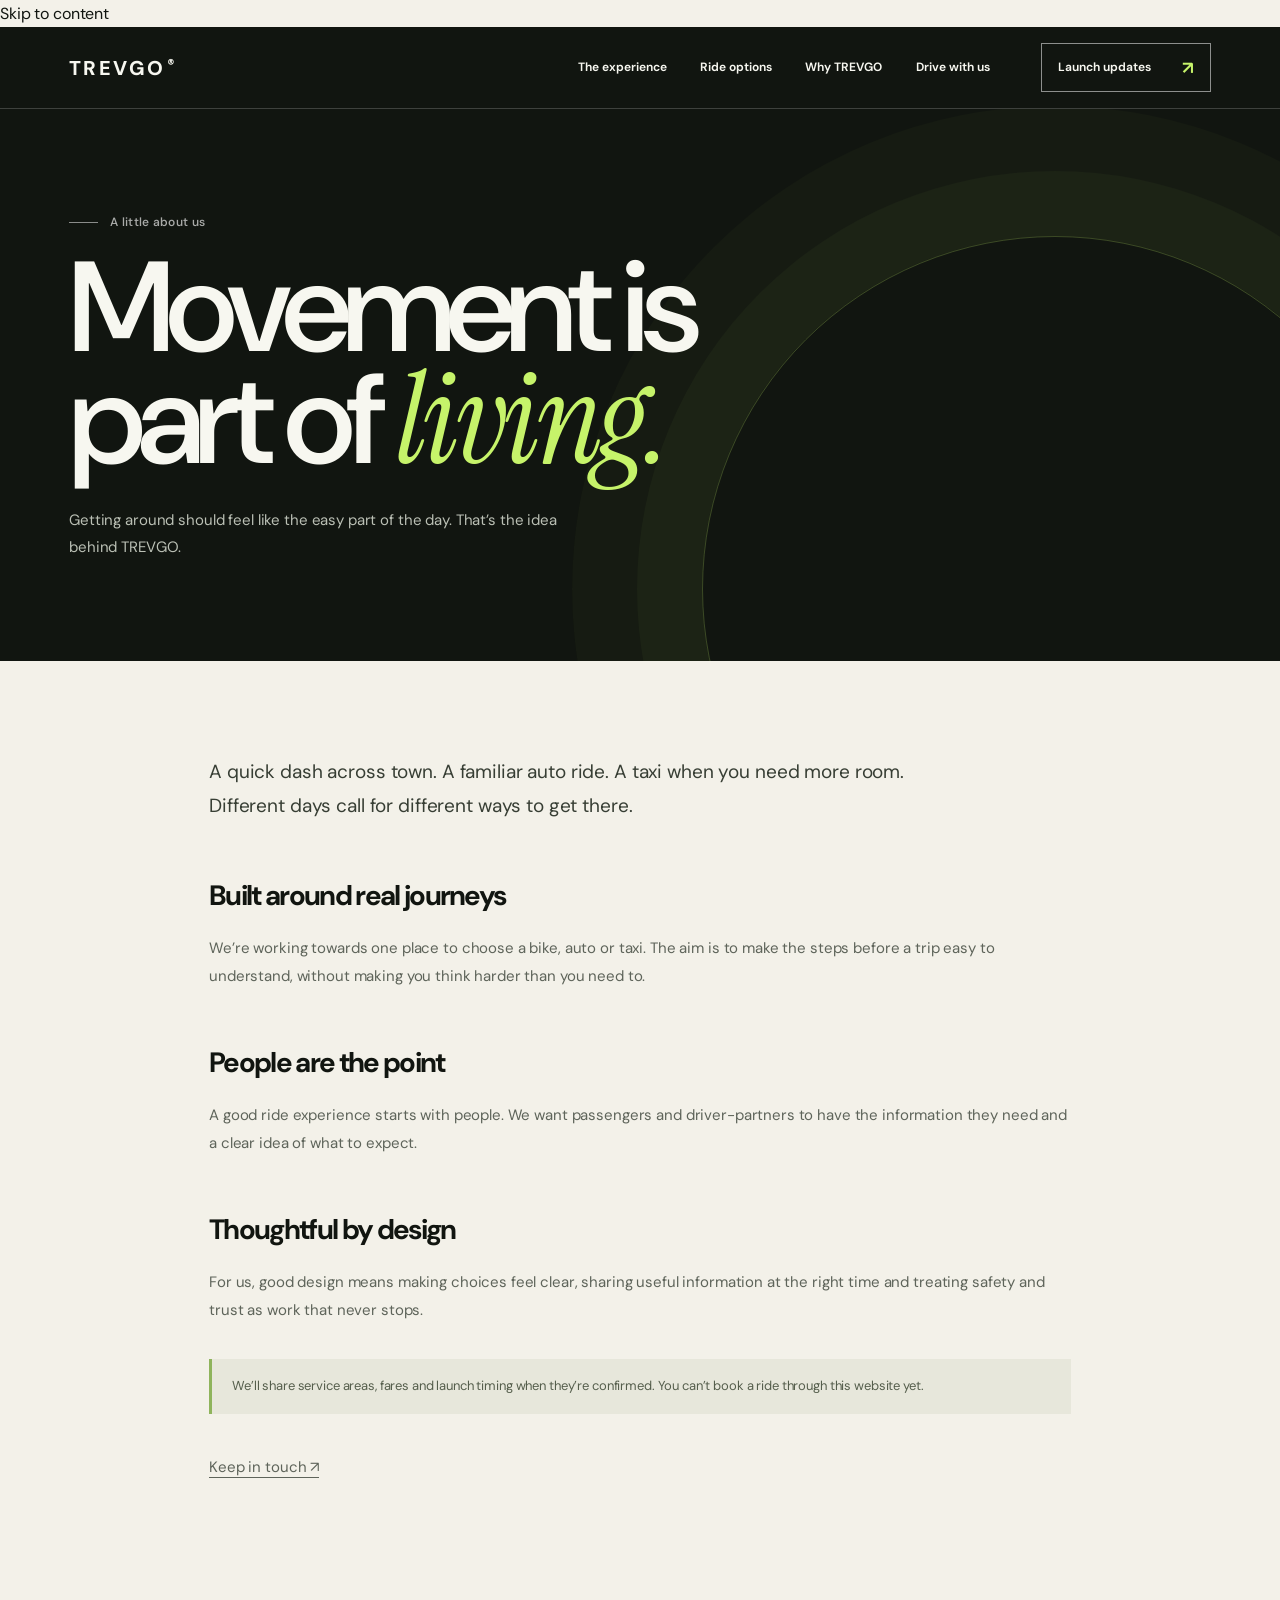
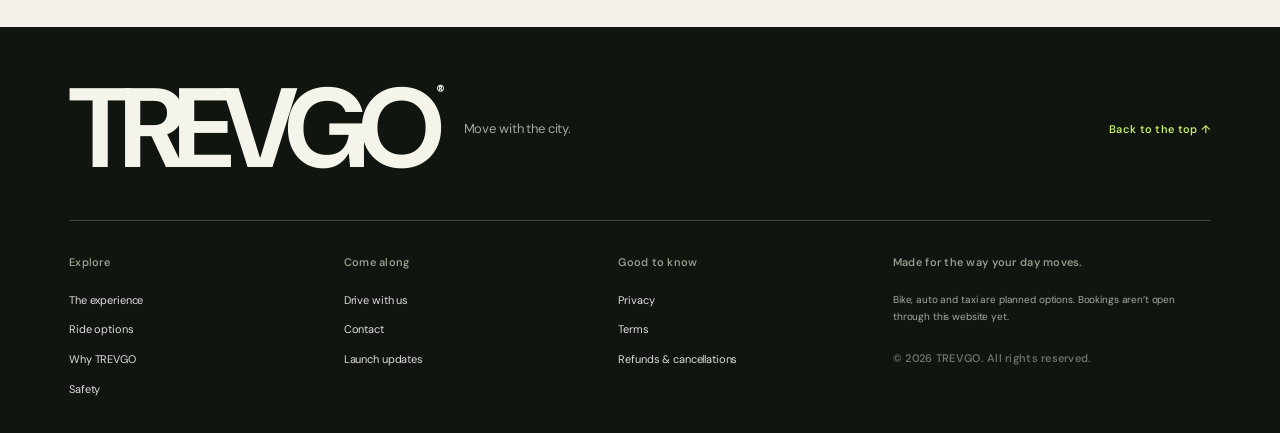
==== commit a1a1394f: "Add files via upload" ====
--- a/about.html
+++ b/about.html
@@ -1 +1 @@
-<!doctype html><html lang="en"><head><meta charset="utf-8"><meta name="viewport" content="width=device-width,initial-scale=1"><meta name="theme-color" content="#111510"><meta name="description" content="Learn what TREVGO is setting out to build."><title>Why TREVGO — TREVGO</title><link rel="icon" href="assets/favicon.svg" type="image/svg+xml"><link rel="preconnect" href="https://fonts.googleapis.com"><link rel="preconnect" href="https://fonts.gstatic.com" crossorigin><link href="https://fonts.googleapis.com/css2?family=DM+Mono:wght@400;500&family=DM+Sans:wght@400;450;500;550;600;650;700;750;800&family=Instrument+Serif:ital@0;1&display=swap" rel="stylesheet"><link rel="stylesheet" href="styles.css"></head><body class="subpage" id="top"><div class="scroll-progress"><span id="scrollProgress"></span></div><header class="site-header" id="siteHeader"><a class="wordmark" href="index.html">TREVGO<span>®</span></a><nav class="desktop-nav"><a href="index.html#experience">The experience</a><a href="rides.html">Ride options</a><a href="about.html">Why TREVGO</a><a href="index.html#partners">Drive with us</a></nav><a class="header-cta" href="contact.html?subject=Launch%20updates">Launch updates <span>↗</span></a><button class="menu-toggle" id="menuToggle" aria-label="Open navigation" aria-expanded="false"><span></span><span></span></button></header><nav class="mobile-nav" id="mobileNav"><a href="index.html#experience">The experience</a><a href="rides.html">Ride options</a><a href="about.html">Why TREVGO</a><a href="index.html#partners">Drive with us</a><a href="contact.html?subject=Launch%20updates">Launch updates ↗</a></nav><main><section class="subpage-hero"><p class="eyebrow"><span class="eyebrow-rule"></span> A little about us</p><h1>Movement is<br>part of <em>living.</em></h1><p>Getting around should feel like the easy part of the day. That’s the idea behind TREVGO.</p></section><section class="subpage-content"><p class="content-lead">A quick dash across town. A familiar auto ride. A taxi when you need more room. Different days call for different ways to get there.</p><h2>Built around real journeys</h2><p>We’re working towards one place to choose a bike, auto or taxi. The aim is to make the steps before a trip easy to understand, without making you think harder than you need to.</p><h2>People are the point</h2><p>A good ride experience starts with people. We want passengers and driver-partners to have the information they need and a clear idea of what to expect.</p><h2>Thoughtful by design</h2><p>For us, good design means making choices feel clear, sharing useful information at the right time and treating safety and trust as work that never stops.</p><div class="notice">We’ll share service areas, fares and launch timing when they’re confirmed. You can’t book a ride through this website yet.</div><p style="margin-top:40px"><a href="contact.html?subject=Launch%20updates">Keep in touch ↗</a></p></section></main><footer class="site-footer"><div class="footer-main"><a class="footer-wordmark" href="index.html">TREVGO<span>®</span></a><p>Move with the city.</p><a class="footer-top" href="#top">Back to the top ↑</a></div><div class="footer-links"><div><span>Explore</span><a href="index.html#experience">The experience</a><a href="rides.html">Ride options</a><a href="about.html">Why TREVGO</a><a href="safety.html">Safety</a></div><div><span>Come along</span><a href="index.html#partners">Drive with us</a><a href="contact.html">Contact</a><a href="contact.html?subject=Launch%20updates">Launch updates</a></div><div><span>Good to know</span><a href="privacy.html">Privacy</a><a href="terms.html">Terms</a><a href="refund.html">Refunds & cancellations</a></div><div class="footer-note"><span>Made for the way your day moves.</span><p>Bike, auto and taxi are planned options. Bookings aren’t open through this website yet.</p><small>© <span id="currentYear">2026</span> TREVGO. All rights reserved.</small></div></div></footer><script src="script.js"></script></body></html>
+<!doctype html><html lang="en"><head><meta charset="utf-8"><meta name="viewport" content="width=980"><meta name="theme-color" content="#0c1a13"><meta name="description" content="Learn what TREVGO is setting out to build."><title>Why TREVGO — TREVGO</title><link rel="canonical" href="https://trevgo.in/about.html"><meta property="og:type" content="website"><meta property="og:site_name" content="TREVGO"><meta property="og:title" content="Why TREVGO — TREVGO"><meta property="og:description" content="Learn what TREVGO is setting out to build."><meta property="og:url" content="https://trevgo.in/about.html"><meta name="twitter:card" content="summary"><meta name="twitter:title" content="Why TREVGO — TREVGO"><meta name="twitter:description" content="Learn what TREVGO is setting out to build."><link rel="icon" href="assets/favicon.svg" type="image/svg+xml"><link rel="preconnect" href="https://fonts.googleapis.com"><link rel="preconnect" href="https://fonts.gstatic.com" crossorigin><link href="https://fonts.googleapis.com/css2?family=DM+Mono:wght@400&amp;family=DM+Sans:ital,opsz,wght@0,9..40,400..700&amp;family=Instrument+Serif:ital@0;1&amp;display=swap" rel="stylesheet"><link rel="stylesheet" href="styles.css"><script>document.documentElement.classList.add('js')</script></head><body class="subpage" id="top"><a class="skip-link" href="#main">Skip to content</a><div class="scroll-progress" aria-hidden="true"><span id="scrollProgress"></span></div><header class="site-header" id="siteHeader"><a class="wordmark" href="index.html" aria-label="TREVGO home">TREVGO<span>®</span></a><nav class="desktop-nav" aria-label="Main navigation"><a href="index.html#experience">The experience</a><a href="rides.html">Ride options</a><a href="about.html" aria-current="page">Why TREVGO</a><a href="index.html#partners">Drive with us</a></nav><a class="header-cta" href="contact.html?subject=Launch%20updates">Launch updates <span aria-hidden="true">↗</span></a><button class="menu-toggle" id="menuToggle" type="button" aria-label="Open navigation" aria-expanded="false" aria-controls="mobileNav"><span></span><span></span></button></header><nav class="mobile-nav" id="mobileNav" aria-label="Mobile navigation"><a href="index.html#experience">The experience</a><a href="rides.html">Ride options</a><a href="about.html" aria-current="page">Why TREVGO</a><a href="index.html#partners">Drive with us</a><a href="contact.html?subject=Launch%20updates">Launch updates ↗</a></nav><main id="main"><section class="subpage-hero"><p class="eyebrow"><span class="eyebrow-rule"></span> A little about us</p><h1>Movement is<br>part of <em>living.</em></h1><p>Getting around should feel like the easy part of the day. That’s the idea behind TREVGO.</p></section><section class="subpage-content"><p class="content-lead">A quick dash across town. A familiar auto ride. A taxi when you need more room. Different days call for different ways to get there.</p><h2>Built around real journeys</h2><p>We’re working towards one place to choose a bike, auto or taxi. The aim is to make the steps before a trip easy to understand, without making you think harder than you need to.</p><h2>People are the point</h2><p>A good ride experience starts with people. We want passengers and driver-partners to have the information they need and a clear idea of what to expect.</p><h2>Thoughtful by design</h2><p>For us, good design means making choices feel clear, sharing useful information at the right time and treating safety and trust as work that never stops.</p><div class="notice">We’ll share service areas, fares and launch timing when they’re confirmed. You can’t book a ride through this website yet.</div><p style="margin-top:40px"><a href="contact.html?subject=Launch%20updates">Keep in touch ↗</a></p></section></main><footer class="site-footer"><div class="footer-main"><a class="footer-wordmark" href="index.html" aria-label="TREVGO home">TREVGO<span>®</span></a><p>Move with the city.</p><a class="footer-top" href="#top">Back to the top ↑</a></div><div class="footer-links"><div><span>Explore</span><a href="index.html#experience">The experience</a><a href="rides.html">Ride options</a><a href="about.html" aria-current="page">Why TREVGO</a><a href="safety.html">Safety</a></div><div><span>Come along</span><a href="index.html#partners">Drive with us</a><a href="contact.html">Contact</a><a href="contact.html?subject=Launch%20updates">Launch updates</a></div><div><span>Good to know</span><a href="privacy.html">Privacy</a><a href="terms.html">Terms</a><a href="refund.html">Refunds &amp; cancellations</a></div><div class="footer-note"><span>Made for the way your day moves.</span><p>Bike, auto and taxi are planned options. Bookings aren’t open through this website yet.</p><small>© <span id="currentYear">2026</span> TREVGO. All rights reserved.</small></div></div></footer><script src="script.js" defer></script></body></html>
--- a/styles.css
+++ b/styles.css
@@ -1,5 +1,5 @@
 :root{--ink:#111510;--ink-2:#1a201a;--paper:#f3f1e9;--paper-2:#e9e7dc;--white:#f7f7f0;--lime:#c6f36a;--green:#536f43;--muted:#979b90;--line:rgba(20,25,19,.18);--line-light:rgba(255,255,255,.22);--font:'Manrope',Arial,sans-serif;--mono:'DM Mono',monospace;--page:clamp(22px,5.4vw,92px);--ease:cubic-bezier(.22,.75,.22,1)}
-*{box-sizing:border-box}html{scroll-behavior:smooth;scroll-padding-top:86px}body{margin:0;background:var(--paper);color:var(--ink);font-family:var(--font);font-size:15px;line-height:1.6;-webkit-font-smoothing:antialiased}body,button,input{font-family:var(--font)}button,a{-webkit-tap-highlight-color:transparent}a{color:inherit;text-decoration:none}button{color:inherit}button:focus-visible,a:focus-visible,input:focus-visible{outline:2px solid var(--green);outline-offset:4px}::selection{background:var(--lime);color:var(--ink)}img,video{max-width:100%}.scroll-progress{position:fixed;z-index:1001;top:0;left:0;width:100%;height:2px;pointer-events:none}.scroll-progress span{display:block;width:0;height:100%;background:var(--lime);box-shadow:0 0 12px #c6f36a66}.site-header{position:absolute;z-index:100;top:0;left:0;width:100%;height:94px;padding:0 var(--page);display:flex;align-items:center;justify-content:space-between;color:var(--white);border-bottom:1px solid rgba(255,255,255,.19);transition:background .45s,color .45s,height .45s,border-color .45s}.site-header.is-scrolled{position:fixed;height:72px;background:rgba(243,241,233,.94);backdrop-filter:blur(18px);color:var(--ink);border-color:var(--line)}.wordmark{font-weight:800;letter-spacing:.11em;font-size:20px;line-height:1}.wordmark span,.footer-wordmark span{font-family:var(--mono);font-size:9px;vertical-align:top;margin-left:3px;letter-spacing:0}.desktop-nav{display:flex;align-items:center;gap:clamp(18px,2.6vw,44px);margin-left:auto;margin-right:clamp(24px,4vw,66px)}.desktop-nav a{font-size:11px;font-weight:700;letter-spacing:.015em;opacity:.88;transition:opacity .25s}.desktop-nav a:hover{opacity:.55}.header-cta{display:flex;gap:24px;align-items:center;justify-content:space-between;padding:13px 16px;border:1px solid rgba(255,255,255,.52);min-width:170px;font-size:11px;font-weight:800;transition:background .3s,color .3s,border-color .3s}.header-cta span{font-size:18px;color:var(--lime);line-height:1}.site-header.is-scrolled .header-cta{border-color:var(--ink)}.site-header.is-scrolled .header-cta:hover{background:var(--ink);color:var(--paper)}.menu-toggle,.mobile-nav{display:none}.cinema-hero{height:min(920px,100svh);min-height:700px;position:relative;overflow:hidden;background:#121813;color:var(--white);isolation:isolate}.hero-film,.hero-film video,.hero-shade{position:absolute;inset:0;width:100%;height:100%}.hero-film{overflow:hidden;background:#1b261e url('https://images.pexels.com/videos/9935078/pexels-photo-9935078.jpeg?auto=compress&cs=tinysrgb&w=2200') center 54%/cover no-repeat}.hero-film video{object-fit:cover;object-position:center 54%;transform:scale(1.015);animation:filmSettle 1.9s var(--ease) both}.hero-shade{z-index:1;background:linear-gradient(90deg,rgba(8,13,10,.77) 0%,rgba(9,14,11,.36) 41%,rgba(9,13,10,.03) 76%),linear-gradient(0deg,rgba(6,10,7,.78) 0%,rgba(7,11,8,.08) 43%,rgba(4,8,6,.37) 100%)}.hero-topline{position:absolute;z-index:2;top:117px;left:var(--page);right:var(--page);display:flex;justify-content:space-between;gap:20px;color:rgba(255,255,255,.8);font:10px var(--mono);letter-spacing:.1em}.live-dot{display:inline-block;width:6px;height:6px;border-radius:50%;background:var(--lime);box-shadow:0 0 0 4px #c6f36a1e;margin-right:9px;vertical-align:middle}.hero-title-wrap{position:absolute;z-index:2;top:clamp(205px,25vh,270px);left:var(--page);max-width:780px}.eyebrow{font:10px var(--mono);letter-spacing:.12em;text-transform:uppercase;margin:0 0 20px;color:#62675d;display:flex;align-items:center;gap:12px}.eyebrow-light{color:rgba(255,255,255,.72)}.eyebrow-rule{display:inline-block;width:29px;height:1px;background:currentColor;opacity:.8}.hero-title-wrap h1{font-size:clamp(76px,10.7vw,166px);font-weight:600;letter-spacing:-.09em;line-height:.82;margin:0 0 34px;max-width:800px}.hero-title-wrap h1 em,.display-heading em,.stage-copy h3 em,.manifesto-band-copy h2 em,.partner-content h2 em{font-style:normal;color:var(--lime)}.hero-title-wrap h1 em{font-weight:500;letter-spacing:-.095em}.hero-deck{margin:0 0 28px 5px;color:rgba(255,255,255,.8);font-size:clamp(14px,1.2vw,17px);line-height:1.75;letter-spacing:-.015em}.circle-cta{display:inline-flex;align-items:center;justify-content:space-between;gap:36px;min-width:198px;background:var(--lime);color:var(--ink);padding:7px 8px 7px 19px;font-size:11px;font-weight:800;border-radius:100px;transition:transform .3s var(--ease),background .3s}.circle-cta b{display:grid;place-items:center;width:39px;height:39px;background:var(--ink);color:var(--lime);border-radius:50%;font-size:20px;font-weight:500;transition:transform .3s}.circle-cta:hover{transform:translateY(-3px);background:#d4ff7e}.circle-cta:hover b{transform:rotate(-45deg)}.hero-edge-note{position:absolute;z-index:2;right:var(--page);top:43%;writing-mode:vertical-rl;display:flex;align-items:center;gap:24px;font:9px var(--mono);letter-spacing:.16em;color:rgba(255,255,255,.62)}.hero-edge-note b{font-size:16px;color:var(--lime);font-weight:400}.hero-caption{position:absolute;z-index:2;right:var(--page);bottom:115px;display:flex;align-items:flex-start;gap:25px;font:9px/1.9 var(--mono);letter-spacing:.08em;color:rgba(255,255,255,.75)}.caption-number{color:var(--lime)}.hero-edge-note,.hero-caption{animation:fadeUp 1s .2s both}.hero-title-wrap .eyebrow{animation:fadeUp 1s .1s both}.hero-title-wrap h1{animation:fadeUp 1.2s .16s both}.hero-title-wrap .hero-deck{animation:fadeUp 1.1s .27s both}.hero-title-wrap .circle-cta{animation:fadeUp 1.1s .37s both}.section-shell{padding-left:var(--page);padding-right:var(--page)}.intro-section{padding-top:145px;padding-bottom:55px;background:var(--paper)}.section-label,.intro-bottom,.final-cta-top{display:flex;justify-content:space-between;gap:20px;font:9px var(--mono);letter-spacing:.13em;color:#6f7369}.section-label{padding-bottom:44px;border-bottom:1px solid var(--line)}.intro-layout{display:grid;grid-template-columns:1.35fr .65fr;gap:8vw;padding:70px 0 92px;align-items:end}.display-heading{margin:0;font-size:clamp(47px,7.5vw,112px);line-height:.94;letter-spacing:-.088em;font-weight:600}.display-heading em{color:#638b3d;font-weight:500}.intro-aside{position:relative;max-width:330px;padding-bottom:9px}.big-asterisk{font-size:52px;line-height:1;color:#84a85b;display:block;margin-bottom:26px}.intro-aside p{font-size:15px;line-height:1.85;color:#676b62;margin:0 0 26px;max-width:320px}.line-link{display:inline-flex;gap:28px;align-items:center;font-size:11px;font-weight:800;border-bottom:1px solid currentColor;padding-bottom:8px;transition:gap .3s,color .3s}.line-link span{color:#6a9248;font-size:16px}.line-link:hover{gap:38px;color:#658840}.intro-bottom{border-top:1px solid var(--line);padding-top:21px}.intro-bottom b{color:#6b9348;font-size:17px;margin-left:8px}.ride-explorer{background:var(--paper-2);padding-top:105px;padding-bottom:45px;overflow:hidden}.ride-explorer-header{display:grid;grid-template-columns:1fr auto;gap:0 50px;align-items:end;padding-bottom:52px}.ride-explorer-header .eyebrow{grid-column:1/-1;margin-bottom:25px}.ride-explorer-header .display-heading{font-size:clamp(54px,7.6vw,112px)}.ride-explorer-note{font-size:13px;line-height:1.75;color:#636960;max-width:270px;margin:0 0 9px}.ride-stage-wrap{padding-left:var(--page);padding-right:var(--page)}.ride-stage{height:min(780px,67vw);min-height:520px;position:relative;color:white;background:#17231b;overflow:hidden;isolation:isolate}.ride-stage-image,.ride-stage-video,.ride-stage-shade{position:absolute;inset:0;width:100%;height:100%}.ride-stage-image{z-index:-2;background-position:center;background-size:cover;transform:scale(1.02);transition:opacity .6s,transform 1.2s var(--ease),background-image .5s}.ride-stage-video{z-index:-1;object-fit:cover;opacity:0;transition:opacity .7s}.ride-stage-video.is-playing{opacity:1}.ride-stage-shade{background:linear-gradient(90deg,rgba(8,13,9,.68),rgba(8,13,9,.2) 49%,rgba(8,13,9,.02)),linear-gradient(0deg,rgba(8,13,9,.68),transparent 43%,rgba(8,13,9,.28))}.stage-top{position:absolute;left:clamp(24px,4vw,62px);right:clamp(24px,4vw,62px);top:29px;display:flex;justify-content:space-between;font:9px var(--mono);letter-spacing:.13em;color:rgba(255,255,255,.78)}.stage-copy{position:absolute;left:clamp(28px,6vw,95px);top:50%;transform:translateY(-38%);max-width:510px}.stage-copy .eyebrow{margin-bottom:19px}.stage-copy h3{font-size:clamp(56px,8.5vw,118px);line-height:.88;letter-spacing:-.085em;margin:0 0 25px;font-weight:600}.stage-copy h3 em{color:var(--lime);font-weight:500}.stage-copy>p:not(.eyebrow){font-size:14px;line-height:1.8;color:rgba(255,255,255,.8);max-width:340px;margin:0 0 24px}.stage-link{display:inline-flex;align-items:center;gap:23px;border-bottom:1px solid rgba(255,255,255,.6);padding-bottom:8px;font-size:11px;font-weight:800}.stage-link span{font-size:17px;color:var(--lime)}.stage-bottom{position:absolute;bottom:26px;left:clamp(24px,4vw,62px);right:clamp(24px,4vw,62px);display:flex;justify-content:space-between;gap:16px;color:rgba(255,255,255,.7);font:9px var(--mono);letter-spacing:.1em}.stage-vertical{position:absolute;right:24px;top:40%;writing-mode:vertical-rl;font:8px var(--mono);letter-spacing:.15em;color:rgba(255,255,255,.68)}.ride-mode-bar{display:grid;grid-template-columns:repeat(3,1fr);padding-top:27px}.ride-mode{position:relative;display:grid;grid-template-columns:40px 1fr 28px;grid-template-rows:auto auto;align-items:center;text-align:left;background:transparent;border:0;border-top:1px solid rgba(18,23,17,.23);padding:20px 17px 20px 0;cursor:pointer;transition:border-color .25s,background .25s;min-width:0}.ride-mode+.ride-mode{padding-left:24px;border-left:1px solid rgba(18,23,17,.15)}.ride-mode.is-active{border-top:2px solid #668a46;background:linear-gradient(180deg,#dce5cf8a,transparent 100%)}.mode-index{grid-row:1/3;align-self:start;color:#71934e;font:10px var(--mono);padding-top:3px}.mode-name{font-size:clamp(19px,2.1vw,29px);font-weight:700;letter-spacing:-.055em}.mode-description{grid-column:2;font-size:11px;color:#787d72;padding-top:4px}.mode-arrow{grid-column:3;grid-row:1/3;align-self:center;justify-self:end;font-size:18px;color:#71934e;transition:transform .3s}.ride-mode:hover .mode-arrow,.ride-mode.is-active .mode-arrow{transform:translate(3px,-3px)}.ride-disclaimer{font-size:10px;color:#777b71;display:flex;align-items:center;margin-top:12px;padding-top:19px;border-top:1px solid rgba(18,23,17,.12)}.ride-disclaimer .live-dot{background:#7f9f5c;box-shadow:none;width:5px;height:5px}.scroll-story{padding:140px 0 100px;background:var(--paper)}.story-heading{margin-bottom:58px}.story-heading .eyebrow{margin-bottom:28px}.story-heading h2{font-size:clamp(57px,8.8vw,130px)}.story-layout{display:grid;grid-template-columns:minmax(0,1.03fr) minmax(0,.97fr);gap:var(--page);align-items:start}.story-visual-col{padding-left:var(--page)}.story-visual{height:calc(100vh - 130px);min-height:560px;max-height:830px;position:sticky;top:82px;overflow:hidden;background:#25352a;color:white;isolation:isolate}.story-visual-image,.story-visual-shade{position:absolute;inset:0;width:100%;height:100%}.story-visual-image{z-index:-2;background:center/cover no-repeat;transform:scale(1.04);transition:background-image .65s,transform 1.2s var(--ease),filter .7s}.story-visual-shade{z-index:-1;background:linear-gradient(180deg,rgba(5,10,6,.15) 0%,rgba(5,10,6,.07) 34%,rgba(5,10,6,.75) 100%),linear-gradient(90deg,rgba(5,10,6,.22),transparent)}.story-mark{position:absolute;top:26px;left:26px;font-size:24px;font-weight:800;letter-spacing:-.08em}.story-mark span{color:var(--lime)}.story-index,.story-credit{position:absolute;right:26px;top:31px;font:9px var(--mono);letter-spacing:.13em;color:rgba(255,255,255,.76)}.story-quote{position:absolute;left:clamp(25px,4vw,59px);bottom:clamp(62px,8vw,110px);font-size:clamp(40px,5.1vw,76px);font-weight:600;line-height:.95;letter-spacing:-.075em;transition:opacity .35s,transform .4s}.story-quote em{font-style:normal;color:var(--lime)}.story-credit{top:auto;bottom:25px;writing-mode:vertical-rl;right:21px;font-size:8px}.story-chapters{padding-right:var(--page)}.story-chapter{min-height:72vh;display:grid;grid-template-columns:35px 1fr;gap:24px;padding:28px 0 60px;border-top:1px solid var(--line);opacity:.46;transition:opacity .5s}.story-chapter.is-current{opacity:1}.chapter-number{font:11px var(--mono);color:#6c9347;padding-top:4px}.story-chapter .eyebrow{margin-bottom:25px}.story-chapter h3{font-size:clamp(44px,5.3vw,72px);letter-spacing:-.08em;line-height:.92;font-weight:600;margin:0 0 22px}.story-chapter>div>p:not(.eyebrow){max-width:320px;color:#6f7369;font-size:13px;line-height:1.85;margin:0 0 29px}.manifesto-band{height:min(940px,88vw);min-height:710px;position:relative;overflow:hidden;background:#101812;color:white;isolation:isolate}.manifesto-image,.manifesto-band-shade{position:absolute;inset:0;width:100%;height:100%}.manifesto-image{z-index:-2;background:center 56%/cover no-repeat url('https://images.pexels.com/videos/9935078/pexels-photo-9935078.jpeg?auto=compress&cs=tinysrgb&w=2200');transform:scale(1.04);transition:transform 1.5s var(--ease)}.manifesto-band-shade{z-index:-1;background:linear-gradient(90deg,rgba(6,12,8,.76),rgba(6,12,8,.23) 70%),linear-gradient(0deg,rgba(6,12,8,.72),transparent 70%)}.manifesto-band-top,.manifesto-band-foot{position:absolute;left:var(--page);right:var(--page);display:flex;justify-content:space-between;gap:20px;font:9px var(--mono);letter-spacing:.13em;color:rgba(255,255,255,.67)}.manifesto-band-top{top:34px}.manifesto-band-foot{bottom:28px;border-top:1px solid var(--line-light);padding-top:17px}.manifesto-band-copy{position:absolute;top:18%;left:var(--page);max-width:870px}.manifesto-band-copy h2{font-size:clamp(62px,9.3vw,142px);line-height:.87;letter-spacing:-.09em;font-weight:600;margin:0 0 42px}.manifesto-band-copy h2 em{color:var(--lime);font-weight:500}.circle-cta-light{background:var(--paper);color:var(--ink)}.circle-cta-light b{background:var(--lime);color:var(--ink)}.how-section{padding-top:145px;padding-bottom:150px;display:grid;grid-template-columns:1fr .9fr;gap:10vw}.how-title .eyebrow{margin-bottom:28px}.how-title .display-heading{font-size:clamp(48px,6.7vw,99px)}.how-intro{max-width:345px;color:#6b7065;font-size:14px;line-height:1.85;margin-top:32px}.how-steps{padding-top:22px}.how-step{display:grid;grid-template-columns:80px 1fr 26px;gap:18px;border-top:1px solid var(--line);padding:25px 0 30px;align-items:start}.step-count{font:9px var(--mono);letter-spacing:.1em;color:#6c9347;padding-top:5px}.how-step h3{font-size:20px;letter-spacing:-.045em;margin:0 0 8px}.how-step p{font-size:12px;line-height:1.8;color:#70756b;margin:0;max-width:335px}.step-symbol{font-size:22px;color:#6c9347;transition:transform .3s}.how-step:hover .step-symbol{transform:translate(4px,-4px)}.partner-film{position:relative;height:min(850px,90vw);min-height:680px;overflow:hidden;background:#111810;color:white;isolation:isolate}.partner-video-wrap,.partner-video-wrap video,.partner-darken{position:absolute;inset:0;width:100%;height:100%}.partner-video-wrap{z-index:-2;background:#1c2a21 url('https://images.pexels.com/videos/34394431/pexels-photo-34394431.jpeg?auto=compress&cs=tinysrgb&w=2000') center/cover no-repeat}.partner-video-wrap video{object-fit:cover;object-position:center 48%;transform:scale(1.025)}.partner-darken{z-index:-1;background:linear-gradient(90deg,rgba(5,9,6,.72),rgba(5,9,6,.12) 78%),linear-gradient(0deg,rgba(5,9,6,.67),transparent 53%)}.partner-overline,.partner-bottom{position:absolute;left:var(--page);right:var(--page);display:flex;justify-content:space-between;gap:20px;font:9px var(--mono);letter-spacing:.13em;color:rgba(255,255,255,.72)}.partner-overline{top:34px}.partner-content{position:absolute;left:var(--page);top:20%;max-width:750px}.partner-content h2{font-size:clamp(65px,9vw,132px);line-height:.88;letter-spacing:-.09em;font-weight:600;margin:0 0 28px}.partner-content h2 em{font-weight:500}.partner-content>p:not(.eyebrow){max-width:415px;font-size:14px;line-height:1.85;color:rgba(255,255,255,.8);margin:0 0 27px}.button{display:inline-flex;align-items:center;justify-content:space-between;gap:34px;min-width:190px;padding:15px 17px 15px 20px;font-size:11px;font-weight:800;transition:transform .25s,background .25s,color .25s}.button span{font-size:18px}.button-cream{background:var(--paper);color:var(--ink)}.button-cream:hover{background:var(--lime);transform:translateY(-3px)}.partner-bottom{bottom:29px;border-top:1px solid var(--line-light);padding-top:17px}.final-cta{padding-top:125px;padding-bottom:124px;background:var(--lime)}.final-cta-top{color:rgba(17,21,16,.68)}.final-cta h2{font-size:clamp(70px,10vw,148px);line-height:.83;letter-spacing:-.095em;margin:94px 0 60px}.final-cta h2 em{color:#526f39;font-weight:500}.final-cta-bottom{display:flex;justify-content:space-between;align-items:end;gap:30px;border-top:1px solid rgba(17,21,16,.22);padding-top:24px}.final-cta-bottom p{font-size:13px;line-height:1.8;color:#46503e;max-width:390px;margin:0}.button-dark{background:var(--ink);color:var(--white)}.button-dark span{color:var(--lime)}.button-dark:hover{background:#273126;transform:translateY(-3px)}.site-footer{background:#111510;color:#f4f4eb;padding:57px var(--page) 35px}.footer-main{display:grid;grid-template-columns:1fr 1fr 1fr;align-items:center;gap:20px;padding-bottom:46px;border-bottom:1px solid rgba(255,255,255,.2)}.footer-wordmark{font-size:clamp(50px,8.8vw,122px);font-weight:700;letter-spacing:-.1em;line-height:.8}.footer-wordmark span{font-size:11px;letter-spacing:0}.footer-main p{font-size:13px;color:#a4a99d}.footer-top{justify-self:end;font:9px var(--mono);letter-spacing:.1em;color:var(--lime)}.footer-links{display:grid;grid-template-columns:1fr 1fr 1fr 1.3fr;gap:30px;padding-top:33px}.footer-links>div{display:flex;flex-direction:column;align-items:flex-start;gap:11px}.footer-links>div>span{font:9px var(--mono);letter-spacing:.12em;color:#9aa08f;margin-bottom:9px}.footer-links a{font-size:11px;color:#ddd;transition:color .2s}.footer-links a:hover{color:var(--lime)}.footer-note p{font-size:10px;line-height:1.75;color:#a4a99d;max-width:310px;margin:0}.footer-note small{margin-top:13px;color:#6c7467;font:9px var(--mono)}.reveal{opacity:0;transform:translateY(28px);transition:opacity .8s var(--ease),transform .8s var(--ease)}.reveal.is-visible{opacity:1;transform:translateY(0)}.story-visual.is-changing .story-quote{opacity:0;transform:translateY(12px)}@keyframes fadeUp{from{opacity:0;transform:translateY(22px)}to{opacity:1;transform:translateY(0)}}@keyframes filmSettle{from{transform:scale(1.08);filter:brightness(.7)}to{transform:scale(1.015);filter:brightness(1)}}
+*{box-sizing:border-box}html{scroll-behavior:smooth;scroll-padding-top:86px}body{margin:0;background:var(--paper);color:var(--ink);font-family:var(--font);font-size:15px;line-height:1.6;-webkit-font-smoothing:antialiased}body,button,input{font-family:var(--font)}button,a{-webkit-tap-highlight-color:transparent}a{color:inherit;text-decoration:none}button{color:inherit}button:focus-visible,a:focus-visible,input:focus-visible{outline:2px solid var(--green);outline-offset:4px}::selection{background:var(--lime);color:var(--ink)}img,video{max-width:100%}.scroll-progress{position:fixed;z-index:1001;top:0;left:0;width:100%;height:2px;pointer-events:none}.scroll-progress span{display:block;width:0;height:100%;background:var(--lime);box-shadow:0 0 12px #c6f36a66}.site-header{position:absolute;z-index:100;top:0;left:0;width:100%;height:94px;padding:0 var(--page);display:flex;align-items:center;justify-content:space-between;color:var(--white);border-bottom:1px solid rgba(255,255,255,.19);transition:background .45s,color .45s,height .45s,border-color .45s}.site-header.is-scrolled{position:fixed;height:72px;background:rgba(243,241,233,.94);backdrop-filter:blur(18px);color:var(--ink);border-color:var(--line)}.wordmark{font-weight:800;letter-spacing:.11em;font-size:20px;line-height:1}.wordmark span,.footer-wordmark span{font-family:var(--mono);font-size:9px;vertical-align:top;margin-left:3px;letter-spacing:0}.desktop-nav{display:flex;align-items:center;gap:clamp(18px,2.6vw,44px);margin-left:auto;margin-right:clamp(24px,4vw,66px)}.desktop-nav a{font-size:11px;font-weight:700;letter-spacing:.015em;opacity:.88;transition:opacity .25s}.desktop-nav a:hover{opacity:.55}.header-cta{display:flex;gap:24px;align-items:center;justify-content:space-between;padding:13px 16px;border:1px solid rgba(255,255,255,.52);min-width:170px;font-size:11px;font-weight:800;transition:background .3s,color .3s,border-color .3s}.header-cta span{font-size:18px;color:var(--lime);line-height:1}.site-header.is-scrolled .header-cta{border-color:var(--ink)}.site-header.is-scrolled .header-cta:hover{background:var(--ink);color:var(--paper)}.menu-toggle,.mobile-nav{display:none}.cinema-hero{height:min(920px,100svh);min-height:700px;position:relative;overflow:hidden;background:#121813;color:var(--white);isolation:isolate}.hero-film,.hero-film video,.hero-shade{position:absolute;inset:0;width:100%;height:100%}.hero-film{overflow:hidden;background:#1b261e url('https://images.pexels.com/videos/9935078/pexels-photo-9935078.jpeg?auto=compress&cs=tinysrgb&w=2200') center 54%/cover no-repeat}.hero-film video{object-fit:cover;object-position:center 54%;transform:scale(1.015);animation:filmSettle 1.9s var(--ease) both}.hero-shade{z-index:1;background:linear-gradient(90deg,rgba(8,13,10,.77) 0%,rgba(9,14,11,.36) 41%,rgba(9,13,10,.03) 76%),linear-gradient(0deg,rgba(6,10,7,.78) 0%,rgba(7,11,8,.08) 43%,rgba(4,8,6,.37) 100%)}.hero-topline{position:absolute;z-index:2;top:117px;left:var(--page);right:var(--page);display:flex;justify-content:space-between;gap:20px;color:rgba(255,255,255,.8);font:10px var(--mono);letter-spacing:.1em}.live-dot{display:inline-block;width:6px;height:6px;border-radius:50%;background:var(--lime);box-shadow:0 0 0 4px #c6f36a1e;margin-right:9px;vertical-align:middle}.hero-title-wrap{position:absolute;z-index:2;top:clamp(205px,25vh,270px);left:var(--page);max-width:780px}.eyebrow{font:10px var(--mono);letter-spacing:.12em;text-transform:uppercase;margin:0 0 20px;color:#62675d;display:flex;align-items:center;gap:12px}.eyebrow-light{color:rgba(255,255,255,.72)}.eyebrow-rule{display:inline-block;width:29px;height:1px;background:currentColor;opacity:.8}.hero-title-wrap h1{font-size:clamp(76px,10.7vw,166px);font-weight:600;letter-spacing:-.09em;line-height:.82;margin:0 0 34px;max-width:800px}.hero-title-wrap h1 em,.display-heading em,.stage-copy h3 em,.manifesto-band-copy h2 em,.partner-content h2 em{font-style:normal;color:var(--lime)}.hero-title-wrap h1 em{font-weight:500;letter-spacing:-.095em}.hero-deck{margin:0 0 28px 5px;color:rgba(255,255,255,.8);font-size:clamp(14px,1.2vw,17px);line-height:1.75;letter-spacing:-.015em}.circle-cta{display:inline-flex;align-items:center;justify-content:space-between;gap:36px;min-width:198px;background:var(--lime);color:var(--ink);padding:7px 8px 7px 19px;font-size:11px;font-weight:800;border-radius:100px;transition:transform .3s var(--ease),background .3s}.circle-cta b{display:grid;place-items:center;width:39px;height:39px;background:var(--ink);color:var(--lime);border-radius:50%;font-size:20px;font-weight:500;transition:transform .3s}.circle-cta:hover{transform:translateY(-3px);background:#d4ff7e}.circle-cta:hover b{transform:rotate(-45deg)}.hero-edge-note{position:absolute;z-index:2;right:var(--page);top:43%;writing-mode:vertical-rl;display:flex;align-items:center;gap:24px;font:9px var(--mono);letter-spacing:.16em;color:rgba(255,255,255,.62)}.hero-edge-note b{font-size:16px;color:var(--lime);font-weight:400}.hero-caption{position:absolute;z-index:2;right:var(--page);bottom:115px;display:flex;align-items:flex-start;gap:25px;font:9px/1.9 var(--mono);letter-spacing:.08em;color:rgba(255,255,255,.75)}.caption-number{color:var(--lime)}.hero-edge-note,.hero-caption{animation:fadeUp 1s .2s both}.hero-title-wrap .eyebrow{animation:fadeUp 1s .1s both}.hero-title-wrap h1{animation:fadeUp 1.2s .16s both}.hero-title-wrap .hero-deck{animation:fadeUp 1.1s .27s both}.hero-title-wrap .circle-cta{animation:fadeUp 1.1s .37s both}.section-shell{padding-left:var(--page);padding-right:var(--page)}.intro-section{padding-top:145px;padding-bottom:55px;background:var(--paper)}.section-label,.intro-bottom,.final-cta-top{display:flex;justify-content:space-between;gap:20px;font:9px var(--mono);letter-spacing:.13em;color:#6f7369}.section-label{padding-bottom:44px;border-bottom:1px solid var(--line)}.intro-layout{display:grid;grid-template-columns:1.35fr .65fr;gap:8vw;padding:70px 0 92px;align-items:end}.display-heading{margin:0;font-size:clamp(47px,7.5vw,112px);line-height:.94;letter-spacing:-.088em;font-weight:600}.display-heading em{color:#638b3d;font-weight:500}.intro-aside{position:relative;max-width:330px;padding-bottom:9px}.big-asterisk{font-size:52px;line-height:1;color:#84a85b;display:block;margin-bottom:26px}.intro-aside p{font-size:15px;line-height:1.85;color:#676b62;margin:0 0 26px;max-width:320px}.line-link{display:inline-flex;gap:28px;align-items:center;font-size:11px;font-weight:800;border-bottom:1px solid currentColor;padding-bottom:8px;transition:gap .3s,color .3s}.line-link span{color:#6a9248;font-size:16px}.line-link:hover{gap:38px;color:#658840}.intro-bottom{border-top:1px solid var(--line);padding-top:21px}.intro-bottom b{color:#6b9348;font-size:17px;margin-left:8px}.ride-explorer{background:var(--paper-2);padding-top:105px;padding-bottom:45px;overflow:hidden}.ride-explorer-header{display:grid;grid-template-columns:1fr auto;gap:0 50px;align-items:end;padding-bottom:52px}.ride-explorer-header .eyebrow{grid-column:1/-1;margin-bottom:25px}.ride-explorer-header .display-heading{font-size:clamp(54px,7.6vw,112px)}.ride-explorer-note{font-size:13px;line-height:1.75;color:#636960;max-width:270px;margin:0 0 9px}.ride-stage-wrap{padding-left:var(--page);padding-right:var(--page)}.ride-stage{height:min(780px,67vw);min-height:520px;position:relative;color:white;background:#17231b;overflow:hidden;isolation:isolate}.ride-stage-image,.ride-stage-video,.ride-stage-shade{position:absolute;inset:0;width:100%;height:100%}.ride-stage-image{z-index:-2;background-position:center;background-size:cover;transform:scale(1.02);transition:opacity .6s,transform 1.2s var(--ease),background-image .5s}.ride-stage-video{z-index:-1;object-fit:cover;opacity:0;transition:opacity .7s}.ride-stage-video.is-playing{opacity:1}.ride-stage-video.is-fading-out{opacity:0}.ride-stage-shade{background:linear-gradient(90deg,rgba(8,13,9,.68),rgba(8,13,9,.2) 49%,rgba(8,13,9,.02)),linear-gradient(0deg,rgba(8,13,9,.68),transparent 43%,rgba(8,13,9,.28))}.stage-top{position:absolute;left:clamp(24px,4vw,62px);right:clamp(24px,4vw,62px);top:29px;display:flex;justify-content:space-between;font:9px var(--mono);letter-spacing:.13em;color:rgba(255,255,255,.78)}.stage-copy{position:absolute;left:clamp(28px,6vw,95px);top:50%;transform:translateY(-38%);max-width:510px}.stage-copy .eyebrow{margin-bottom:19px}.stage-copy h3{font-size:clamp(56px,8.5vw,118px);line-height:.88;letter-spacing:-.085em;margin:0 0 25px;font-weight:600}.stage-copy h3 em{color:var(--lime);font-weight:500}.stage-copy>p:not(.eyebrow){font-size:14px;line-height:1.8;color:rgba(255,255,255,.8);max-width:340px;margin:0 0 24px}.stage-link{display:inline-flex;align-items:center;gap:23px;border-bottom:1px solid rgba(255,255,255,.6);padding-bottom:8px;font-size:11px;font-weight:800}.stage-link span{font-size:17px;color:var(--lime)}.stage-bottom{position:absolute;bottom:26px;left:clamp(24px,4vw,62px);right:clamp(24px,4vw,62px);display:flex;justify-content:space-between;gap:16px;color:rgba(255,255,255,.7);font:9px var(--mono);letter-spacing:.1em}.stage-vertical{position:absolute;right:24px;top:40%;writing-mode:vertical-rl;font:8px var(--mono);letter-spacing:.15em;color:rgba(255,255,255,.68)}.ride-mode-bar{display:grid;grid-template-columns:repeat(3,1fr);padding-top:27px}.ride-mode{position:relative;display:grid;grid-template-columns:40px 1fr 28px;grid-template-rows:auto auto;align-items:center;text-align:left;background:transparent;border:0;border-top:1px solid rgba(18,23,17,.23);padding:20px 17px 20px 0;cursor:pointer;transition:border-color .25s,background .25s;min-width:0}.ride-mode+.ride-mode{padding-left:24px;border-left:1px solid rgba(18,23,17,.15)}.ride-mode.is-active{border-top:2px solid #668a46;background:linear-gradient(180deg,#dce5cf8a,transparent 100%)}.mode-index{grid-row:1/3;align-self:start;color:#71934e;font:10px var(--mono);padding-top:3px}.mode-name{font-size:clamp(19px,2.1vw,29px);font-weight:700;letter-spacing:-.055em}.mode-description{grid-column:2;font-size:11px;color:#787d72;padding-top:4px}.mode-arrow{grid-column:3;grid-row:1/3;align-self:center;justify-self:end;font-size:18px;color:#71934e;transition:transform .3s}.ride-mode:hover .mode-arrow,.ride-mode.is-active .mode-arrow{transform:translate(3px,-3px)}.ride-disclaimer{font-size:10px;color:#777b71;display:flex;align-items:center;margin-top:12px;padding-top:19px;border-top:1px solid rgba(18,23,17,.12)}.ride-disclaimer .live-dot{background:#7f9f5c;box-shadow:none;width:5px;height:5px}.scroll-story{padding:140px 0 100px;background:var(--paper)}.story-heading{margin-bottom:58px}.story-heading .eyebrow{margin-bottom:28px}.story-heading h2{font-size:clamp(57px,8.8vw,130px)}.story-layout{display:grid;grid-template-columns:minmax(0,1.03fr) minmax(0,.97fr);gap:var(--page);align-items:start}.story-visual-col{padding-left:var(--page)}.story-visual{height:calc(100vh - 130px);min-height:560px;max-height:830px;position:sticky;top:82px;overflow:hidden;background:#25352a;color:white;isolation:isolate}.story-visual-image,.story-visual-shade{position:absolute;inset:0;width:100%;height:100%}.story-visual-image{z-index:-2;background:center/cover no-repeat;transform:scale(1.04);transition:background-image .65s,transform 1.2s var(--ease),filter .7s}.story-visual-shade{z-index:-1;background:linear-gradient(180deg,rgba(5,10,6,.15) 0%,rgba(5,10,6,.07) 34%,rgba(5,10,6,.75) 100%),linear-gradient(90deg,rgba(5,10,6,.22),transparent)}.story-mark{position:absolute;top:26px;left:26px;font-size:24px;font-weight:800;letter-spacing:-.08em}.story-mark span{color:var(--lime)}.story-index,.story-credit{position:absolute;right:26px;top:31px;font:9px var(--mono);letter-spacing:.13em;color:rgba(255,255,255,.76)}.story-quote{position:absolute;left:clamp(25px,4vw,59px);bottom:clamp(62px,8vw,110px);font-size:clamp(40px,5.1vw,76px);font-weight:600;line-height:.95;letter-spacing:-.075em;transition:opacity .35s,transform .4s}.story-quote em{font-style:normal;color:var(--lime)}.story-credit{top:auto;bottom:25px;writing-mode:vertical-rl;right:21px;font-size:8px}.story-chapters{padding-right:var(--page)}.story-chapter{min-height:72vh;display:grid;grid-template-columns:35px 1fr;gap:24px;padding:28px 0 60px;border-top:1px solid var(--line);opacity:.46;transition:opacity .5s}.story-chapter.is-current{opacity:1}.chapter-number{font:11px var(--mono);color:#6c9347;padding-top:4px}.story-chapter .eyebrow{margin-bottom:25px}.story-chapter h3{font-size:clamp(44px,5.3vw,72px);letter-spacing:-.08em;line-height:.92;font-weight:600;margin:0 0 22px}.story-chapter>div>p:not(.eyebrow){max-width:320px;color:#6f7369;font-size:13px;line-height:1.85;margin:0 0 29px}.manifesto-band{height:min(940px,88vw);min-height:710px;position:relative;overflow:hidden;background:#101812;color:white;isolation:isolate}.manifesto-image,.manifesto-band-shade{position:absolute;inset:0;width:100%;height:100%}.manifesto-image{z-index:-2;background:center 56%/cover no-repeat url('https://images.pexels.com/videos/9935078/pexels-photo-9935078.jpeg?auto=compress&cs=tinysrgb&w=2200');transform:scale(1.04);transition:transform 1.5s var(--ease)}.manifesto-band-shade{z-index:-1;background:linear-gradient(90deg,rgba(6,12,8,.76),rgba(6,12,8,.23) 70%),linear-gradient(0deg,rgba(6,12,8,.72),transparent 70%)}.manifesto-band-top,.manifesto-band-foot{position:absolute;left:var(--page);right:var(--page);display:flex;justify-content:space-between;gap:20px;font:9px var(--mono);letter-spacing:.13em;color:rgba(255,255,255,.67)}.manifesto-band-top{top:34px}.manifesto-band-foot{bottom:28px;border-top:1px solid var(--line-light);padding-top:17px}.manifesto-band-copy{position:absolute;top:18%;left:var(--page);max-width:870px}.manifesto-band-copy h2{font-size:clamp(62px,9.3vw,142px);line-height:.87;letter-spacing:-.09em;font-weight:600;margin:0 0 42px}.manifesto-band-copy h2 em{color:var(--lime);font-weight:500}.circle-cta-light{background:var(--paper);color:var(--ink)}.circle-cta-light b{background:var(--lime);color:var(--ink)}.how-section{padding-top:145px;padding-bottom:150px;display:grid;grid-template-columns:1fr .9fr;gap:10vw}.how-title .eyebrow{margin-bottom:28px}.how-title .display-heading{font-size:clamp(48px,6.7vw,99px)}.how-intro{max-width:345px;color:#6b7065;font-size:14px;line-height:1.85;margin-top:32px}.how-steps{padding-top:22px}.how-step{display:grid;grid-template-columns:80px 1fr 26px;gap:18px;border-top:1px solid var(--line);padding:25px 0 30px;align-items:start}.step-count{font:9px var(--mono);letter-spacing:.1em;color:#6c9347;padding-top:5px}.how-step h3{font-size:20px;letter-spacing:-.045em;margin:0 0 8px}.how-step p{font-size:12px;line-height:1.8;color:#70756b;margin:0;max-width:335px}.step-symbol{font-size:22px;color:#6c9347;transition:transform .3s}.how-step:hover .step-symbol{transform:translate(4px,-4px)}.partner-film{position:relative;height:min(850px,90vw);min-height:680px;overflow:hidden;background:#111810;color:white;isolation:isolate}.partner-video-wrap,.partner-video-wrap video,.partner-darken{position:absolute;inset:0;width:100%;height:100%}.partner-video-wrap{z-index:-2;background:#1c2a21 url('https://images.pexels.com/videos/34394431/pexels-photo-34394431.jpeg?auto=compress&cs=tinysrgb&w=2000') center/cover no-repeat}.partner-video-wrap video{object-fit:cover;object-position:center 48%;transform:scale(1.025)}.partner-darken{z-index:-1;background:linear-gradient(90deg,rgba(5,9,6,.72),rgba(5,9,6,.12) 78%),linear-gradient(0deg,rgba(5,9,6,.67),transparent 53%)}.partner-overline,.partner-bottom{position:absolute;left:var(--page);right:var(--page);display:flex;justify-content:space-between;gap:20px;font:9px var(--mono);letter-spacing:.13em;color:rgba(255,255,255,.72)}.partner-overline{top:34px}.partner-content{position:absolute;left:var(--page);top:20%;max-width:750px}.partner-content h2{font-size:clamp(65px,9vw,132px);line-height:.88;letter-spacing:-.09em;font-weight:600;margin:0 0 28px}.partner-content h2 em{font-weight:500}.partner-content>p:not(.eyebrow){max-width:415px;font-size:14px;line-height:1.85;color:rgba(255,255,255,.8);margin:0 0 27px}.button{display:inline-flex;align-items:center;justify-content:space-between;gap:34px;min-width:190px;padding:15px 17px 15px 20px;font-size:11px;font-weight:800;transition:transform .25s,background .25s,color .25s}.button span{font-size:18px}.button-cream{background:var(--paper);color:var(--ink)}.button-cream:hover{background:var(--lime);transform:translateY(-3px)}.partner-bottom{bottom:29px;border-top:1px solid var(--line-light);padding-top:17px}.final-cta{padding-top:125px;padding-bottom:124px;background:var(--lime)}.final-cta-top{color:rgba(17,21,16,.68)}.final-cta h2{font-size:clamp(70px,10vw,148px);line-height:.83;letter-spacing:-.095em;margin:94px 0 60px}.final-cta h2 em{color:#526f39;font-weight:500}.final-cta-bottom{display:flex;justify-content:space-between;align-items:end;gap:30px;border-top:1px solid rgba(17,21,16,.22);padding-top:24px}.final-cta-bottom p{font-size:13px;line-height:1.8;color:#46503e;max-width:390px;margin:0}.button-dark{background:var(--ink);color:var(--white)}.button-dark span{color:var(--lime)}.button-dark:hover{background:#273126;transform:translateY(-3px)}.site-footer{background:#111510;color:#f4f4eb;padding:57px var(--page) 35px}.footer-main{display:grid;grid-template-columns:1fr 1fr 1fr;align-items:center;gap:20px;padding-bottom:46px;border-bottom:1px solid rgba(255,255,255,.2)}.footer-wordmark{font-size:clamp(50px,8.8vw,122px);font-weight:700;letter-spacing:-.1em;line-height:.8}.footer-wordmark span{font-size:11px;letter-spacing:0}.footer-main p{font-size:13px;color:#a4a99d}.footer-top{justify-self:end;font:9px var(--mono);letter-spacing:.1em;color:var(--lime)}.footer-links{display:grid;grid-template-columns:1fr 1fr 1fr 1.3fr;gap:30px;padding-top:33px}.footer-links>div{display:flex;flex-direction:column;align-items:flex-start;gap:11px}.footer-links>div>span{font:9px var(--mono);letter-spacing:.12em;color:#9aa08f;margin-bottom:9px}.footer-links a{font-size:11px;color:#ddd;transition:color .2s}.footer-links a:hover{color:var(--lime)}.footer-note p{font-size:10px;line-height:1.75;color:#a4a99d;max-width:310px;margin:0}.footer-note small{margin-top:13px;color:#6c7467;font:9px var(--mono)}.reveal{opacity:0;transform:translateY(28px);transition:opacity .8s var(--ease),transform .8s var(--ease)}.reveal.is-visible{opacity:1;transform:translateY(0)}.story-visual.is-changing .story-quote{opacity:0;transform:translateY(12px)}@keyframes fadeUp{from{opacity:0;transform:translateY(22px)}to{opacity:1;transform:translateY(0)}}@keyframes filmSettle{from{transform:scale(1.08);filter:brightness(.7)}to{transform:scale(1.015);filter:brightness(1)}}
 /* Editorial subpages */
 .subpage{background:var(--paper);min-height:100vh}.subpage .site-header{position:relative;background:var(--ink);color:var(--white);height:82px}.subpage .site-header.is-scrolled{position:sticky;background:rgba(243,241,233,.94);color:var(--ink)}.subpage-hero{background:var(--ink);color:var(--white);padding:105px var(--page) 100px;position:relative;overflow:hidden}.subpage-hero:after{content:"";position:absolute;right:-10vw;bottom:-22vw;width:55vw;height:55vw;border-radius:50%;border:1px solid rgba(198,243,106,.24);box-shadow:0 0 0 65px rgba(198,243,106,.035),0 0 0 130px rgba(198,243,106,.025);pointer-events:none}.subpage-hero .eyebrow{color:rgba(255,255,255,.64)}.subpage-hero h1{font-size:clamp(62px,10vw,138px);line-height:.88;letter-spacing:-.09em;font-weight:600;max-width:1050px;margin:0;position:relative;z-index:1}.subpage-hero h1 em{font-style:normal;color:var(--lime)}.subpage-hero p:last-child{max-width:510px;color:#bbc0b5;line-height:1.85;font-size:14px;margin:30px 0 0;position:relative;z-index:1}.subpage-content{max-width:1000px;padding:75px var(--page) 130px;margin:0 auto}.subpage-content h2{font-size:28px;letter-spacing:-.06em;margin:49px 0 14px}.subpage-content h3{font-size:20px;margin:30px 0 10px}.subpage-content p,.subpage-content li{color:#5e645a;font-size:14px;line-height:1.9}.subpage-content ul{padding-left:20px}.subpage-content a{border-bottom:1px solid currentColor}.content-lead{font-size:19px!important;line-height:1.8!important;color:#373e34!important;max-width:760px}.subpage-content .notice{margin-top:35px;border-left:3px solid #8fb45c;padding:16px 20px;background:#e7e7db;color:#555e4c;font-size:12px;line-height:1.8}.contact-grid{display:grid;grid-template-columns:.8fr 1.2fr;gap:60px}.contact-card{background:#e8e6dc;padding:28px}.contact-card h2{margin-top:0}.contact-form{display:grid;gap:18px}.contact-form label{display:grid;gap:8px;font-size:11px;font-weight:800}.contact-form input,.contact-form textarea,.contact-form select{border:1px solid var(--line);background:rgba(255,255,255,.5);padding:14px;font:13px var(--font);border-radius:0}.contact-form textarea{min-height:130px;resize:vertical}.form-status{font-size:12px;color:#596e3d}
 @media(min-width:1500px){.hero-title-wrap{top:25vh}.cinema-hero{max-height:1080px}}
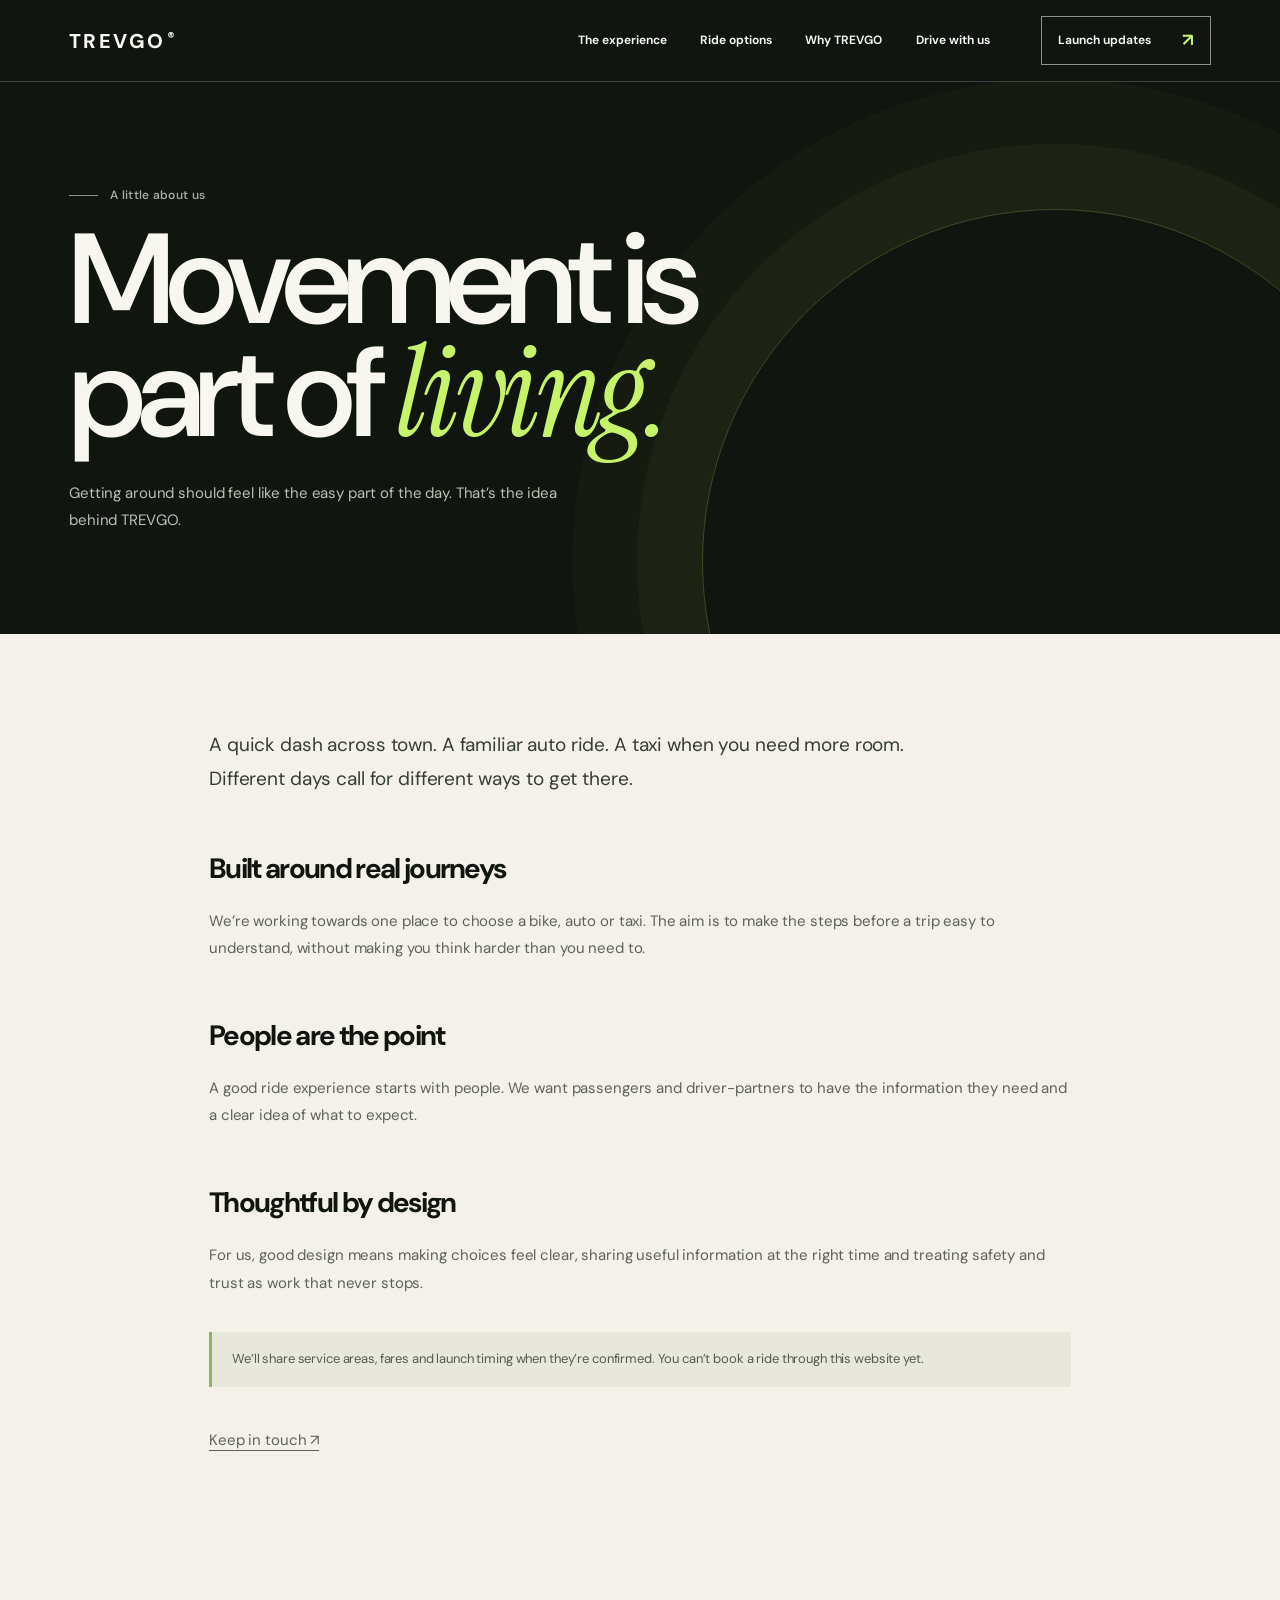
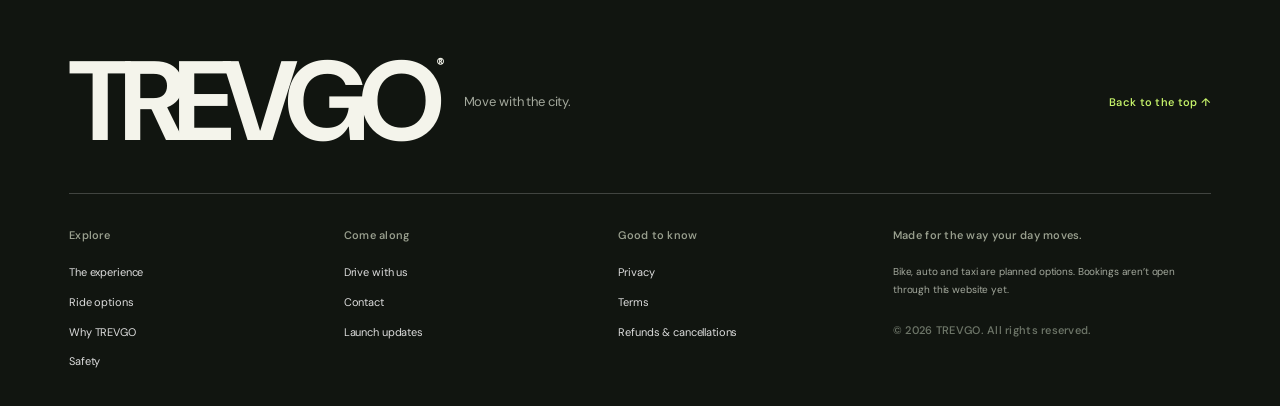
==== commit 62407959: "Add files via upload" ====
--- a/about.html
+++ b/about.html
@@ -1 +1 @@
-<!doctype html><html lang="en"><head><meta charset="utf-8"><meta name="viewport" content="width=980"><meta name="theme-color" content="#0c1a13"><meta name="description" content="Learn what TREVGO is setting out to build."><title>Why TREVGO — TREVGO</title><link rel="canonical" href="https://trevgo.in/about.html"><meta property="og:type" content="website"><meta property="og:site_name" content="TREVGO"><meta property="og:title" content="Why TREVGO — TREVGO"><meta property="og:description" content="Learn what TREVGO is setting out to build."><meta property="og:url" content="https://trevgo.in/about.html"><meta name="twitter:card" content="summary"><meta name="twitter:title" content="Why TREVGO — TREVGO"><meta name="twitter:description" content="Learn what TREVGO is setting out to build."><link rel="icon" href="assets/favicon.svg" type="image/svg+xml"><link rel="preconnect" href="https://fonts.googleapis.com"><link rel="preconnect" href="https://fonts.gstatic.com" crossorigin><link href="https://fonts.googleapis.com/css2?family=DM+Mono:wght@400&amp;family=DM+Sans:ital,opsz,wght@0,9..40,400..700&amp;family=Instrument+Serif:ital@0;1&amp;display=swap" rel="stylesheet"><link rel="stylesheet" href="styles.css"><script>document.documentElement.classList.add('js')</script></head><body class="subpage" id="top"><a class="skip-link" href="#main">Skip to content</a><div class="scroll-progress" aria-hidden="true"><span id="scrollProgress"></span></div><header class="site-header" id="siteHeader"><a class="wordmark" href="index.html" aria-label="TREVGO home">TREVGO<span>®</span></a><nav class="desktop-nav" aria-label="Main navigation"><a href="index.html#experience">The experience</a><a href="rides.html">Ride options</a><a href="about.html" aria-current="page">Why TREVGO</a><a href="index.html#partners">Drive with us</a></nav><a class="header-cta" href="contact.html?subject=Launch%20updates">Launch updates <span aria-hidden="true">↗</span></a><button class="menu-toggle" id="menuToggle" type="button" aria-label="Open navigation" aria-expanded="false" aria-controls="mobileNav"><span></span><span></span></button></header><nav class="mobile-nav" id="mobileNav" aria-label="Mobile navigation"><a href="index.html#experience">The experience</a><a href="rides.html">Ride options</a><a href="about.html" aria-current="page">Why TREVGO</a><a href="index.html#partners">Drive with us</a><a href="contact.html?subject=Launch%20updates">Launch updates ↗</a></nav><main id="main"><section class="subpage-hero"><p class="eyebrow"><span class="eyebrow-rule"></span> A little about us</p><h1>Movement is<br>part of <em>living.</em></h1><p>Getting around should feel like the easy part of the day. That’s the idea behind TREVGO.</p></section><section class="subpage-content"><p class="content-lead">A quick dash across town. A familiar auto ride. A taxi when you need more room. Different days call for different ways to get there.</p><h2>Built around real journeys</h2><p>We’re working towards one place to choose a bike, auto or taxi. The aim is to make the steps before a trip easy to understand, without making you think harder than you need to.</p><h2>People are the point</h2><p>A good ride experience starts with people. We want passengers and driver-partners to have the information they need and a clear idea of what to expect.</p><h2>Thoughtful by design</h2><p>For us, good design means making choices feel clear, sharing useful information at the right time and treating safety and trust as work that never stops.</p><div class="notice">We’ll share service areas, fares and launch timing when they’re confirmed. You can’t book a ride through this website yet.</div><p style="margin-top:40px"><a href="contact.html?subject=Launch%20updates">Keep in touch ↗</a></p></section></main><footer class="site-footer"><div class="footer-main"><a class="footer-wordmark" href="index.html" aria-label="TREVGO home">TREVGO<span>®</span></a><p>Move with the city.</p><a class="footer-top" href="#top">Back to the top ↑</a></div><div class="footer-links"><div><span>Explore</span><a href="index.html#experience">The experience</a><a href="rides.html">Ride options</a><a href="about.html" aria-current="page">Why TREVGO</a><a href="safety.html">Safety</a></div><div><span>Come along</span><a href="index.html#partners">Drive with us</a><a href="contact.html">Contact</a><a href="contact.html?subject=Launch%20updates">Launch updates</a></div><div><span>Good to know</span><a href="privacy.html">Privacy</a><a href="terms.html">Terms</a><a href="refund.html">Refunds &amp; cancellations</a></div><div class="footer-note"><span>Made for the way your day moves.</span><p>Bike, auto and taxi are planned options. Bookings aren’t open through this website yet.</p><small>© <span id="currentYear">2026</span> TREVGO. All rights reserved.</small></div></div></footer><script src="script.js" defer></script></body></html>
+<!doctype html><html lang="en"><head><meta charset="utf-8"><meta name="viewport" content="width=device-width,initial-scale=1"><meta name="theme-color" content="#111510"><meta name="description" content="Learn what TREVGO is setting out to build."><title>Why TREVGO — TREVGO</title><link rel="icon" href="assets/favicon.svg" type="image/svg+xml"><link rel="preconnect" href="https://fonts.googleapis.com"><link rel="preconnect" href="https://fonts.gstatic.com" crossorigin><link href="https://fonts.googleapis.com/css2?family=DM+Mono:wght@400;500&family=DM+Sans:wght@400;450;500;550;600;650;700;750;800&family=Instrument+Serif:ital@0;1&display=swap" rel="stylesheet"><link rel="stylesheet" href="styles.css"></head><body class="subpage" id="top"><div class="scroll-progress"><span id="scrollProgress"></span></div><header class="site-header" id="siteHeader"><a class="wordmark" href="index.html">TREVGO<span>®</span></a><nav class="desktop-nav"><a href="index.html#experience">The experience</a><a href="rides.html">Ride options</a><a href="about.html">Why TREVGO</a><a href="index.html#partners">Drive with us</a></nav><a class="header-cta" href="contact.html?subject=Launch%20updates">Launch updates <span>↗</span></a><button class="menu-toggle" id="menuToggle" aria-label="Open navigation" aria-expanded="false"><span></span><span></span></button></header><nav class="mobile-nav" id="mobileNav"><a href="index.html#experience">The experience</a><a href="rides.html">Ride options</a><a href="about.html">Why TREVGO</a><a href="index.html#partners">Drive with us</a><a href="contact.html?subject=Launch%20updates">Launch updates ↗</a></nav><main><section class="subpage-hero"><p class="eyebrow"><span class="eyebrow-rule"></span> A little about us</p><h1>Movement is<br>part of <em>living.</em></h1><p>Getting around should feel like the easy part of the day. That’s the idea behind TREVGO.</p></section><section class="subpage-content"><p class="content-lead">A quick dash across town. A familiar auto ride. A taxi when you need more room. Different days call for different ways to get there.</p><h2>Built around real journeys</h2><p>We’re working towards one place to choose a bike, auto or taxi. The aim is to make the steps before a trip easy to understand, without making you think harder than you need to.</p><h2>People are the point</h2><p>A good ride experience starts with people. We want passengers and driver-partners to have the information they need and a clear idea of what to expect.</p><h2>Thoughtful by design</h2><p>For us, good design means making choices feel clear, sharing useful information at the right time and treating safety and trust as work that never stops.</p><div class="notice">We’ll share service areas, fares and launch timing when they’re confirmed. You can’t book a ride through this website yet.</div><p style="margin-top:40px"><a href="contact.html?subject=Launch%20updates">Keep in touch ↗</a></p></section></main><footer class="site-footer"><div class="footer-main"><a class="footer-wordmark" href="index.html">TREVGO<span>®</span></a><p>Move with the city.</p><a class="footer-top" href="#top">Back to the top ↑</a></div><div class="footer-links"><div><span>Explore</span><a href="index.html#experience">The experience</a><a href="rides.html">Ride options</a><a href="about.html">Why TREVGO</a><a href="safety.html">Safety</a></div><div><span>Come along</span><a href="index.html#partners">Drive with us</a><a href="contact.html">Contact</a><a href="contact.html?subject=Launch%20updates">Launch updates</a></div><div><span>Good to know</span><a href="privacy.html">Privacy</a><a href="terms.html">Terms</a><a href="refund.html">Refunds & cancellations</a></div><div class="footer-note"><span>Made for the way your day moves.</span><p>Bike, auto and taxi are planned options. Bookings aren’t open through this website yet.</p><small>© <span id="currentYear">2026</span> TREVGO. All rights reserved.</small></div></div></footer><script src="script.js"></script></body></html>
